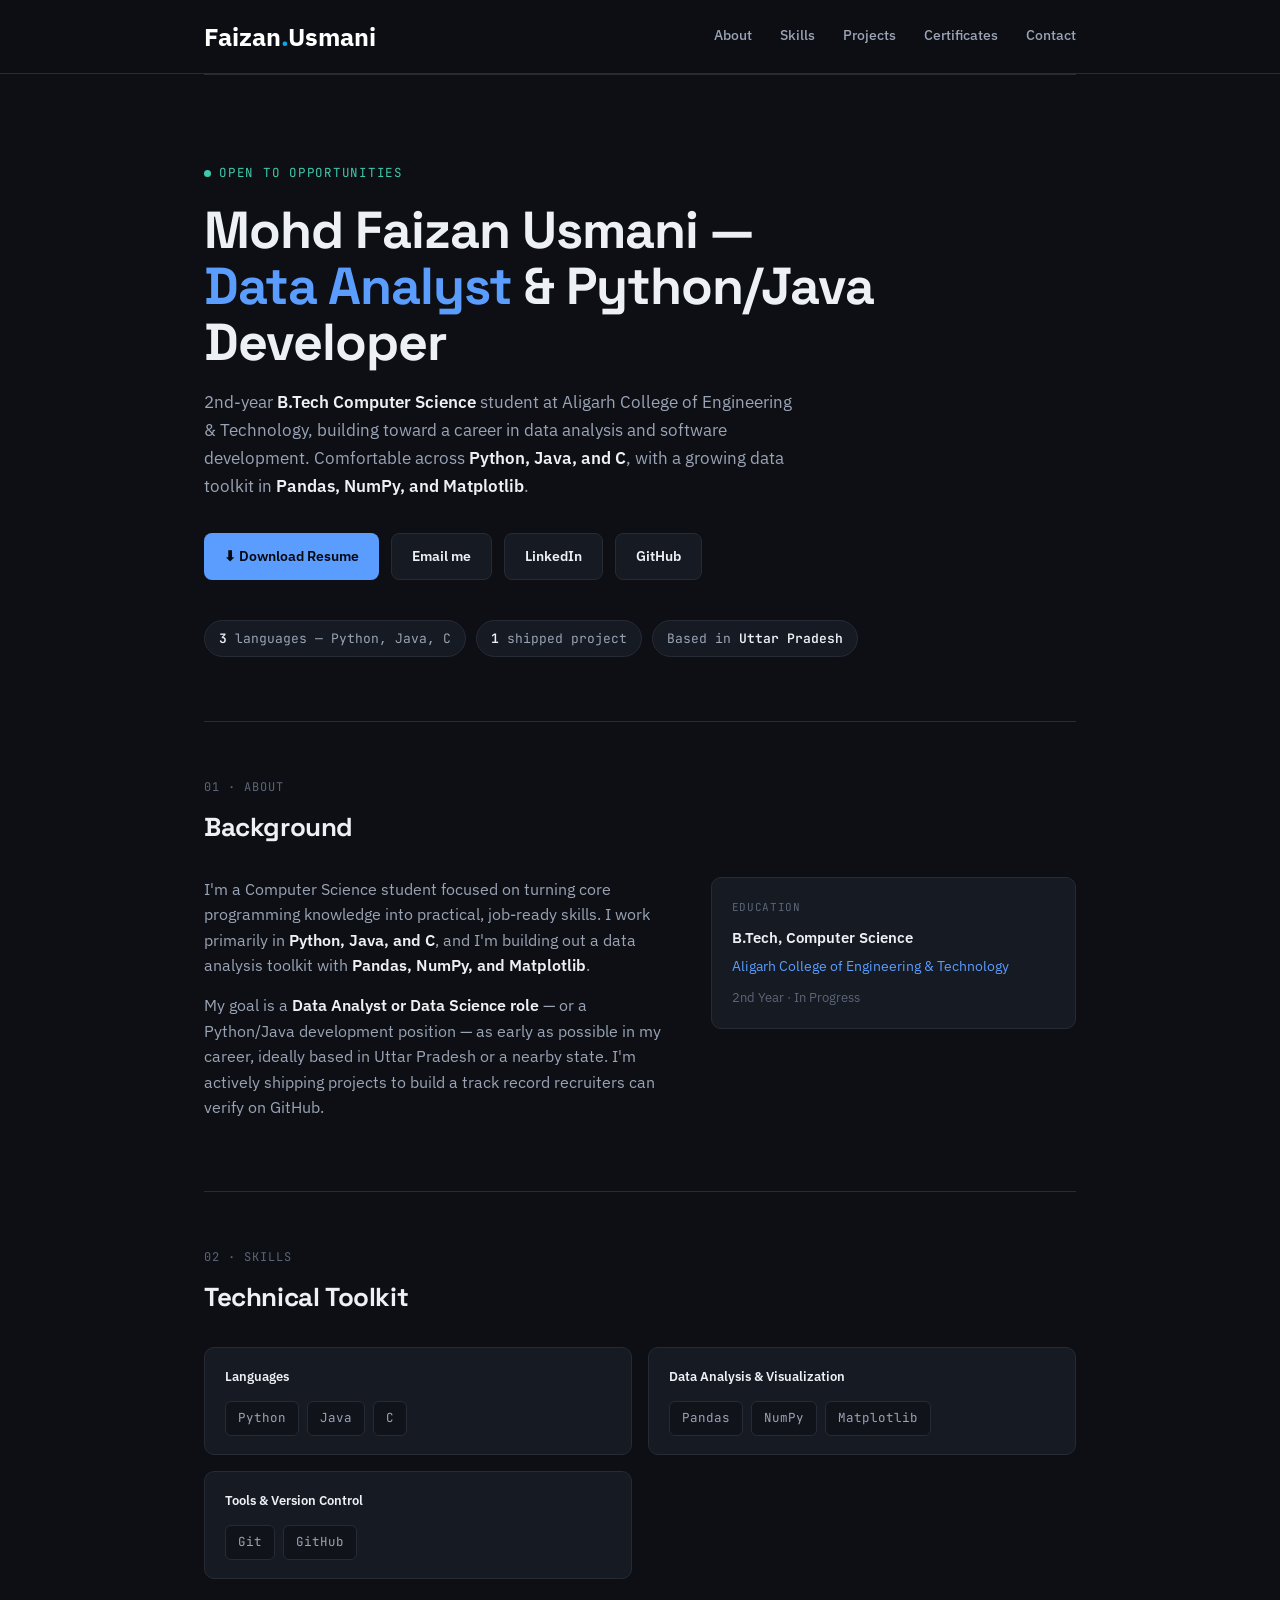
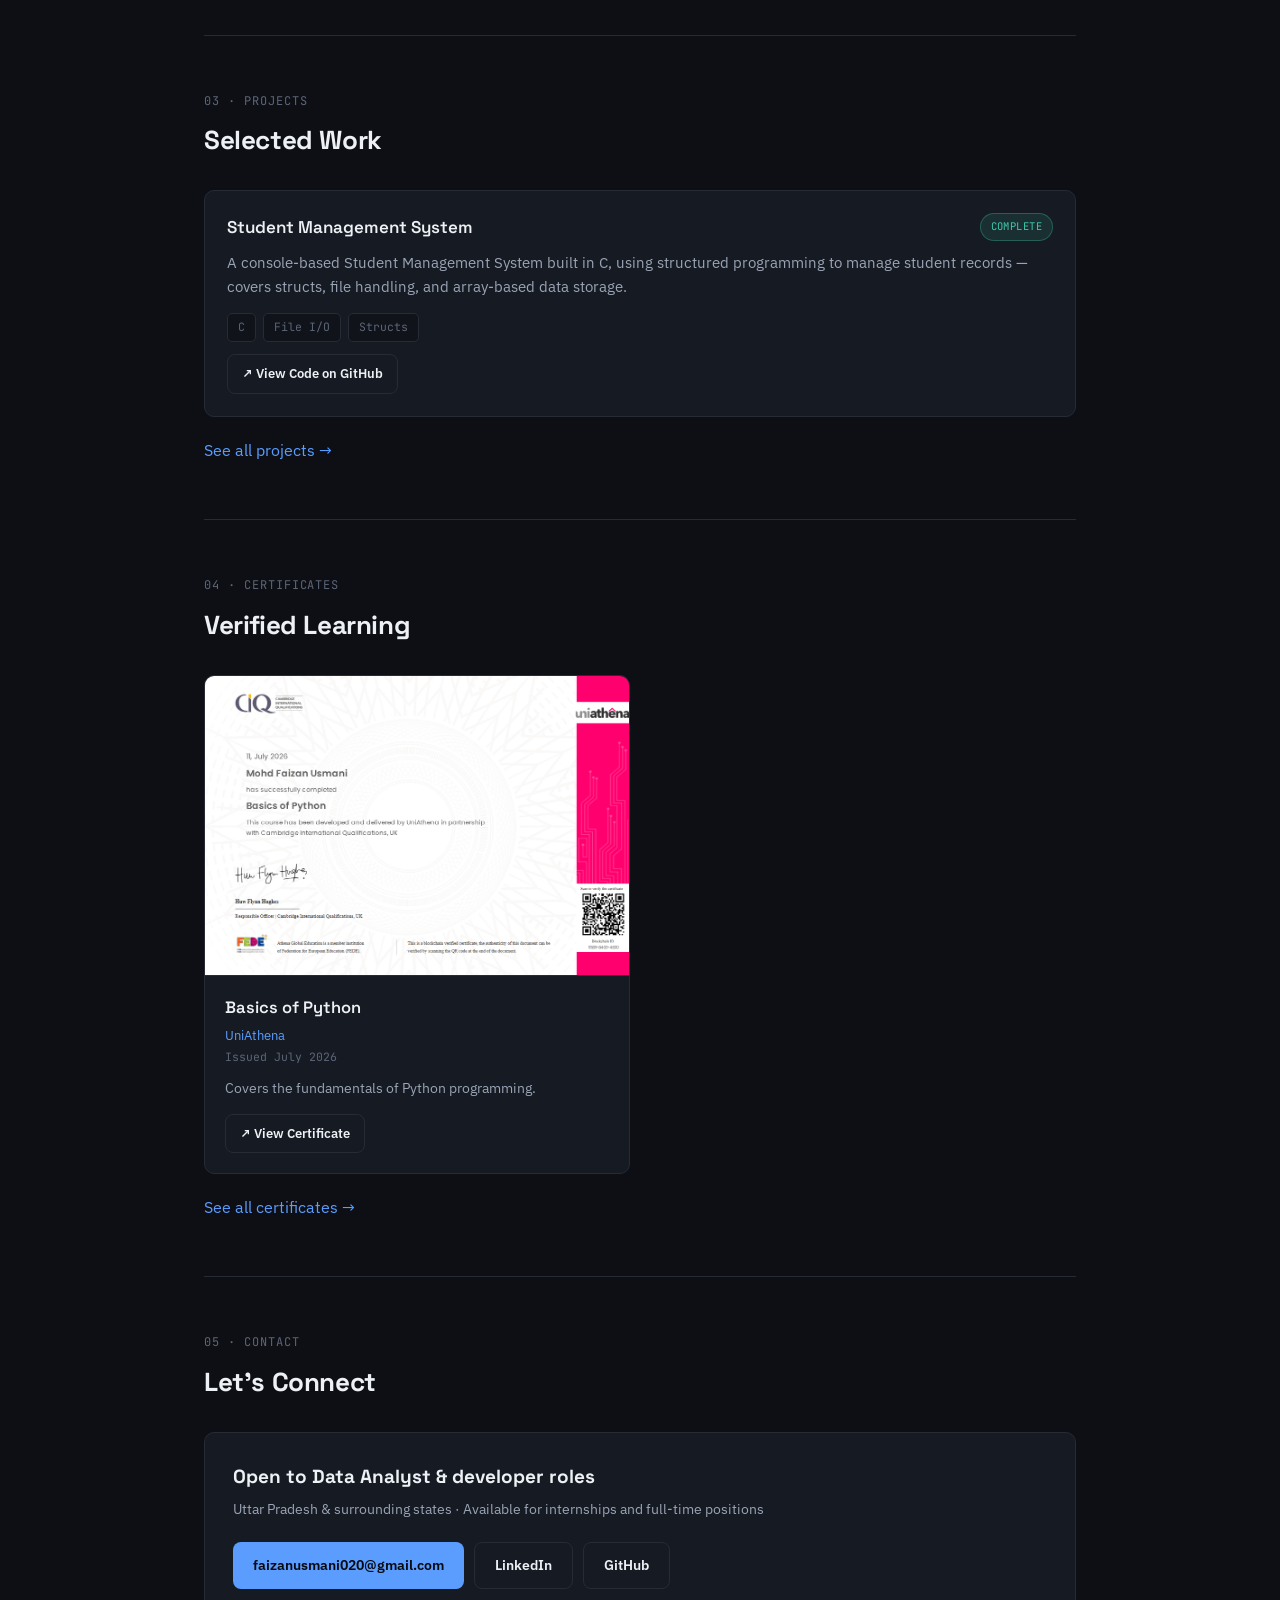
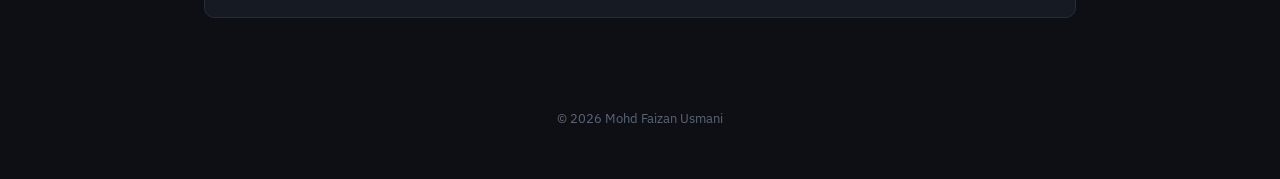
==== index.html @ 4eb00509 "fresh 1" ====
<!DOCTYPE html>
<html lang="en">
<head>
<meta charset="UTF-8">
<meta name="viewport" content="width=device-width, initial-scale=1.0">
<title>Mohd Faizan Usmani — Data Analyst / Python & Java Developer</title>
<link rel="icon" type="image/svg+xml" href="favicon.svg">
<link rel="preconnect" href="https://fonts.googleapis.com">
<link href="https://fonts.googleapis.com/css2?family=Space+Grotesk:wght@500;600;700&family=IBM+Plex+Sans:wght@400;500;600&family=JetBrains+Mono:wght@500;600&display=swap" rel="stylesheet">
<link rel="stylesheet" href="css/index.css">
<link rel="stylesheet" href="css/certificate.css">
</head>
<body>

<div id="site-header"></div>

<main class="wrap">

  <section class="hero">
    <div class="eyebrow hero-anim">Open to opportunities</div>
    <h1 class="hero-anim">Mohd Faizan Usmani —<br><span class="accent">Data Analyst</span> &amp; Python/Java Developer</h1>
    <p class="hero-sub hero-anim">2nd-year <strong>B.Tech Computer Science</strong> student at Aligarh College of Engineering &amp; Technology, building toward a career in data analysis and software development. Comfortable across <strong>Python, Java, and C</strong>, with a growing data toolkit in <strong>Pandas, NumPy, and Matplotlib</strong>.</p>
    <div class="hero-actions hero-anim">
      <a class="btn btn-primary" href="Faizan_Usmani_Resume.pdf" download>⬇ Download Resume</a>
      <a class="btn btn-secondary" href="mailto:faizanusmani020@gmail.com">Email me</a>
      <a class="btn btn-secondary" href="https://in.linkedin.com/in/faizanusm" target="_blank" rel="noopener">LinkedIn</a>
      <a class="btn btn-secondary" href="https://github.com/faizanusmani20" target="_blank" rel="noopener">GitHub</a>
    </div>
    <div class="stat-strip hero-anim">
      <span class="stat-pill"><b>3</b> languages — Python, Java, C</span>
      <span class="stat-pill"><b>1</b> shipped project</span>
      <span class="stat-pill">Based in <b>Uttar Pradesh</b></span>
    </div>
  </section>

  <section id="about" class="reveal">
    <div class="section-head">
      <div class="section-eyebrow">01 · About</div>
      <h2 class="section-title">Background</h2>
    </div>
    <div class="about-grid">
      <div class="about-body">
        <p>I'm a Computer Science student focused on turning core programming knowledge into practical, job-ready skills. I work primarily in <strong>Python, Java, and C</strong>, and I'm building out a data analysis toolkit with <strong>Pandas, NumPy, and Matplotlib</strong>.</p>
        <p>My goal is a <strong>Data Analyst or Data Science role</strong> — or a Python/Java development position — as early as possible in my career, ideally based in Uttar Pradesh or a nearby state. I'm actively shipping projects to build a track record recruiters can verify on GitHub.</p>
      </div>
      <div class="edu-card">
        <div class="eyebrow2">Education</div>
        <div class="degree">B.Tech, Computer Science</div>
        <div class="school">Aligarh College of Engineering &amp; Technology</div>
        <div class="meta">2nd Year · In Progress</div>
      </div>
    </div>
  </section>

  <section id="skills" class="reveal">
    <div class="section-head">
      <div class="section-eyebrow">02 · Skills</div>
      <h2 class="section-title">Technical Toolkit</h2>
    </div>
    <div class="skill-groups">
      <div class="skill-group stagger">
        <div class="label">Languages</div>
        <div class="pill-row">
          <span class="pill">Python</span>
          <span class="pill">Java</span>
          <span class="pill">C</span>
          
        </div>
      </div>
      <div class="skill-group stagger">
        <div class="label">Data Analysis &amp; Visualization</div>
        <div class="pill-row">
          <span class="pill">Pandas</span>
          <span class="pill">NumPy</span>
          <span class="pill">Matplotlib</span>
        </div>
      </div>
      <div class="skill-group stagger">
        <div class="label">Tools &amp; Version Control</div>
        <div class="pill-row">
          <span class="pill">Git</span>
          <span class="pill">GitHub</span>
        </div>
      </div>
    </div>
  </section>

  <section id="projects" class="reveal">
    <div class="section-head">
      <div class="section-eyebrow">03 · Projects</div>
      <h2 class="section-title">Selected Work</h2>
    </div>
    <div class="proj-grid">
      <div class="proj-card stagger">
        <div class="proj-top">
          <div class="proj-name">Student Management System</div>
          <span class="status-badge status-live">Complete</span>
        </div>
        <div class="proj-desc">A console-based Student Management System built in C, using structured programming to manage student records — covers structs, file handling, and array-based data storage.</div>
        <div class="tech-tags"><span class="tech-tag">C</span><span class="tech-tag">File I/O</span><span class="tech-tag">Structs</span></div>
        <a class="btn btn-secondary" style="font-size:13px;padding:8px 14px;" href="https://github.com/faizanusmani20" target="_blank" rel="noopener">↗ View Code on GitHub</a>
      </div>
    </div>
    <p style="margin-top:20px;"><a href="projects.html">See all projects →</a></p>
  </section>

  <section id="certificates" class="reveal">
    <div class="section-head">
      <div class="section-eyebrow">04 · Certificates</div>
      <h2 class="section-title">Verified Learning</h2>
    </div>
    <div class="cert-grid">
      <div class="cert-card stagger">
        <div class="cert-img-wrap">
          <img src="images/certificates/Basics of Python.png" alt="Basics of Python certificate">
        </div>
        <div class="cert-body">
          <div class="cert-name">Basics of Python</div>
          <div class="cert-issuer">UniAthena</div>
          <div class="cert-date">Issued July 2026</div>
          <div class="cert-desc">Covers the fundamentals of Python programming.</div>
          <div class="cert-actions">
            <a class="btn btn-secondary" style="font-size:13px;padding:8px 14px;" href="images/certificates/Basics of Python.svg" target="_blank" rel="noopener">↗ View Certificate</a>
          </div>
        </div>
      </div>
    </div>
    <p style="margin-top:20px;"><a href="certificate.html">See all certificates →</a></p>
  </section>

  <section id="contact" class="reveal">
    <div class="section-head">
      <div class="section-eyebrow">05 · Contact</div>
      <h2 class="section-title">Let's Connect</h2>
    </div>
    <div class="contact-card">
      <div class="contact-text">
        <h3>Open to Data Analyst &amp; developer roles</h3>
        <p>Uttar Pradesh &amp; surrounding states · Available for internships and full-time positions</p>
      </div>
      <div class="contact-links">
        <a class="btn btn-primary" href="mailto:faizanusmani020@gmail.com">faizanusmani020@gmail.com</a>
        <a class="btn btn-secondary" href="https://in.linkedin.com/in/faizanusm" target="_blank" rel="noopener">LinkedIn</a>
        <a class="btn btn-secondary" href="https://github.com/faizanusmani20" target="_blank" rel="noopener">GitHub</a>
      </div>
    </div>
  </section>

</main>

<footer>© 2026 Mohd Faizan Usmani</footer>

<script src="common.js"></script>
<script>
  const revealEls = document.querySelectorAll('.reveal, .stagger');
  const io = new IntersectionObserver((entries) => {
    entries.forEach(entry => {
      if(entry.isIntersecting){
        entry.target.classList.add('in-view');
        io.unobserve(entry.target);
      }
    });
  }, { threshold: 0.15, rootMargin: '0px 0px -40px 0px' });
  revealEls.forEach(el => io.observe(el));
</script>
</body>
</html>
---- css/index.css ----
:root{
    --bg: #0d0f14;
    --bg-alt: #10131a;
    --card: #161a22;
    --card-hover: #1b202b;
    --border: #262b36;
    --text: #edf0f4;
    --text-dim: #9aa4b5;
    --text-faint: #5c6577;
    --blue: #5b9dff;
    --teal: #3fc9ac;
    --amber: #e2a94a;
    --sans: 'IBM Plex Sans', sans-serif;
    --display: 'Space Grotesk', sans-serif;
    --mono: 'JetBrains Mono', monospace;
  }
  *{ margin:0; padding:0; box-sizing:border-box; }
  html{ scroll-behavior:smooth; }
  body{ background:var(--bg); color:var(--text); font-family:var(--sans); line-height:1.65; font-size:16px; }
  @media (prefers-reduced-motion: reduce){
    *{ animation-duration:0.01ms !important; animation-iteration-count:1 !important; transition-duration:0.01ms !important; scroll-behavior:auto !important; }
    .reveal{ opacity:1 !important; transform:none !important; }
  }
  a{ color:var(--blue); text-decoration:none; }
  a:hover{ text-decoration:underline; }
  a:focus-visible, button:focus-visible{ outline:2px solid var(--blue); outline-offset:3px; }
  ::selection{ background: var(--blue); color:#06070a; }
  .wrap{ max-width:920px; margin:0 auto; padding:0 24px; }
  .reveal{ opacity:0; transform:translateY(16px); transition:opacity .6s ease, transform .6s ease; }
  .reveal.in-view{ opacity:1; transform:translateY(0); }

  @keyframes fadeSlideUp{
    from{ opacity:0; transform:translateY(28px); }
    to{ opacity:1; transform:translateY(0); }
  }
  .hero-anim{ opacity:0; animation:fadeSlideUp .8s cubic-bezier(.16,1,.3,1) forwards; }
  .hero .eyebrow.hero-anim{ animation-delay:.05s; }
  .hero h1.hero-anim{ animation-delay:.15s; }
  .hero-sub.hero-anim{ animation-delay:.3s; }
  .hero-actions.hero-anim{ animation-delay:.45s; }
  .stat-strip.hero-anim{ animation-delay:.6s; }

  .stagger{ opacity:0; transform:translateY(22px); transition:opacity .55s cubic-bezier(.16,1,.3,1), transform .55s cubic-bezier(.16,1,.3,1); }
  .stagger.in-view{ opacity:1; transform:translateY(0); }
  .stagger:nth-child(1){ transition-delay:0ms; }
  .stagger:nth-child(2){ transition-delay:90ms; }
  .stagger:nth-child(3){ transition-delay:180ms; }
  .stagger:nth-child(4){ transition-delay:270ms; }

  /* Nav */
  header.topbar{ position:sticky; top:0; z-index:50; background:rgba(13,15,20,0.9); backdrop-filter:blur(8px); border-bottom:1px solid var(--border); }
  .topbar-inner{ max-width:920px; margin:0 auto; padding:16px 24px; display:flex; align-items:center; justify-content:space-between; }
  
  /* .logo{ font-family:var(--display); font-weight:700; font-size:20px; color:var(--text); letter-spacing:-0.2px;text-decoration: none; }
  .logo span{ color:var(--blue); }  */


 .logo {
    position: relative;
    display: inline-block;
    text-decoration: none !important;
    color: #fff;
    font-size:25px;
    font-weight: 700;
    transition: color .3s ease, transform .3s ease;
}

.logo span {
    color: #00abf0;
}

.logo::after {
    content: "";
    position: absolute;
    left: 0;
    bottom: -5px;
    width: 0;
    height: 2px;
    background: #5b9dff;
    transition: width .3s ease;
}

/* .logo:hover {
    color: #00abf0;
    transform: translateY(-2px);
} */

.logo:hover::after {
    width: 100%;
} 

  
  nav.topnav{ display:flex; gap:28px; }
  nav.topnav a{ color:var(--text-dim); font-size:14px; font-weight:500; position:relative; padding-bottom:2px; }
  nav.topnav a:hover{ color:var(--text); text-decoration:none; }
  nav.topnav a.active{ color:var(--text); }
  nav.topnav a.active::after{ width:100%; }
  nav.topnav a::after{ content:''; position:absolute; left:0; bottom:-2px; width:0; height:1.5px; background:var(--blue); transition:width .25s ease; }
  nav.topnav a:hover::after{ width:100%; }

  /* Mobile hamburger */
  .nav-toggle{ display:none; flex-direction:column; justify-content:center; gap:5px; width:34px; height:34px; background:none; border:none; cursor:pointer; padding:0; }
  .nav-toggle span{ display:block; width:100%; height:2px; background:var(--text-dim); border-radius:2px; transition:transform .25s ease, opacity .25s ease; }
  .nav-toggle.open span:nth-child(1){ transform:translateY(7px) rotate(45deg); }
  .nav-toggle.open span:nth-child(2){ opacity:0; }
  .nav-toggle.open span:nth-child(3){ transform:translateY(-7px) rotate(-45deg); }

  @media (max-width:640px){
    .topbar-inner{ position:relative; }
    .nav-toggle{ display:flex; }
    nav.topnav{
      display:flex;
      flex-direction:column;
      position:absolute;
      top:100%;
      left:0;
      right:0;
      background:var(--bg-alt);
      border-bottom:1px solid var(--border);
      padding:0 24px;
      gap:2px;
      max-height:0;
      overflow:hidden;
      transition:max-height .3s ease, padding .3s ease;
    }
    nav.topnav.open{
      max-height:280px;
      padding:12px 24px 18px;
    }
    nav.topnav a{ padding:10px 0; font-size:15px; }
  }

  /* Hero */
  .hero{ padding:88px 0 64px; }
  .eyebrow{ font-family:var(--mono); font-size:12.5px; color:var(--teal); letter-spacing:0.06em; text-transform:uppercase; margin-bottom:18px; display:flex; align-items:center; gap:8px; }
  .eyebrow::before{ content:''; width:7px; height:7px; border-radius:50%; background:var(--teal); display:inline-block; }
  .hero h1{ font-family:var(--display); font-weight:700; font-size:clamp(34px,6vw,52px); letter-spacing:-1px; line-height:1.08; margin-bottom:18px; }
  .hero h1 .accent{ color:var(--blue); }
  .hero-sub{ color:var(--text-dim); font-size:17px; max-width:600px; margin-bottom:32px; }
  .hero-sub strong{ color:var(--text); font-weight:600; }
  .hero-actions{ display:flex; flex-wrap:wrap; gap:12px; }
  .btn{ font-family:var(--sans); font-size:14px; font-weight:600; padding:11px 20px; border-radius:8px; display:inline-flex; align-items:center; gap:8px; transition:all .15s ease; }
  .btn-primary{ background:var(--blue); color:#06090f; }
  .btn-primary:hover{ background:#78b0ff; text-decoration:none; }
  .btn-secondary{ background:var(--card); color:var(--text); border:1px solid var(--border); }
  .btn-secondary:hover{ border-color:var(--blue); color:var(--blue); text-decoration:none; }

  .stat-strip{ display:flex; flex-wrap:wrap; gap:10px; margin-top:40px; }
  .stat-pill{ font-family:var(--mono); font-size:13px; color:var(--text-dim); background:var(--card); border:1px solid var(--border); padding:7px 14px; border-radius:20px; }
  .stat-pill b{ color:var(--text); font-weight:600; }

  /* Sections */
  section{ padding:56px 0; border-top:1px solid var(--border); }
  .section-head{ margin-bottom:28px; }
  .section-eyebrow{ font-family:var(--mono); font-size:12px; color:var(--text-faint); text-transform:uppercase; letter-spacing:0.08em; margin-bottom:8px; }
  h2.section-title{ font-family:var(--display); font-size:26px; font-weight:700; letter-spacing:-0.4px; }

  /* About */
  .about-grid{ display:grid; grid-template-columns: 1.3fr 1fr; gap:32px; align-items:start; }
  @media (max-width:700px){ .about-grid{ grid-template-columns:1fr; } }
  .about-body{ color:var(--text-dim); font-size:15.5px; }
  .about-body p{ margin-bottom:14px; }
  .about-body strong{ color:var(--text); font-weight:600; }
  .edu-card{ border:1px solid var(--border); border-radius:10px; padding:20px; background:var(--card); }
  .edu-card .eyebrow2{ font-family:var(--mono); font-size:11px; color:var(--text-faint); text-transform:uppercase; letter-spacing:0.06em; margin-bottom:10px; }
  .edu-card .degree{ font-weight:600; font-size:15px; margin-bottom:4px; }
  .edu-card .school{ color:var(--blue); font-size:13.5px; margin-bottom:10px; }
  .edu-card .meta{ color:var(--text-faint); font-size:13px; }

  /* Skills */
  .skill-groups{ display:grid; grid-template-columns:repeat(2,1fr); gap:16px; }
  @media (max-width:640px){ .skill-groups{ grid-template-columns:1fr; } }
  .skill-group{ border:1px solid var(--border); border-radius:10px; padding:18px 20px; background:var(--card); }
  .skill-group .label{ font-size:13px; font-weight:600; color:var(--text); margin-bottom:14px; }
  .pill-row{ display:flex; flex-wrap:wrap; gap:8px; }
  .pill{ font-family:var(--mono); font-size:12.5px; color:var(--text-dim); background:var(--bg-alt); border:1px solid var(--border); padding:6px 12px; border-radius:6px; }

  /* Projects */
  .proj-grid{ display:grid; grid-template-columns:1fr; gap:16px; }
  .proj-card{ border:1px solid var(--border); border-radius:10px; padding:22px; background:var(--card); transition:border-color .15s ease, transform .15s ease; }
  .proj-card:hover{ border-color:#39424f; transform:translateY(-2px); }
  .proj-top{ display:flex; justify-content:space-between; align-items:flex-start; gap:14px; margin-bottom:10px; }
  .proj-name{ font-family:var(--display); font-weight:600; font-size:17px; }
  .status-badge{ font-family:var(--mono); font-size:10.5px; padding:4px 10px; border-radius:20px; white-space:nowrap; text-transform:uppercase; letter-spacing:0.04em; }
  .status-live{ background:rgba(63,201,172,0.12); color:var(--teal); border:1px solid rgba(63,201,172,0.3); }
  .status-progress{ background:rgba(226,169,74,0.12); color:var(--amber); border:1px solid rgba(226,169,74,0.3); }
  .proj-desc{ color:var(--text-dim); font-size:14.5px; margin-bottom:14px; }
  .tech-tags{ display:flex; flex-wrap:wrap; gap:7px; margin-bottom:12px; }
  .tech-tag{ font-family:var(--mono); font-size:11.5px; color:var(--text-faint); background:var(--bg-alt); padding:4px 10px; border-radius:5px; border:1px solid var(--border); }
  .proj-link{ font-size:13.5px; font-weight:600; }
  .proj-note{ margin-top:20px; font-size:13.5px; color:var(--text-faint); border-left:2px solid var(--border); padding-left:14px; }

  /* Contact */
  .contact-card{ border:1px solid var(--border); border-radius:10px; background:var(--card); padding:28px; display:flex; flex-wrap:wrap; justify-content:space-between; align-items:center; gap:20px; }
  .contact-text h3{ font-family:var(--display); font-size:19px; margin-bottom:6px; }
  .contact-text p{ color:var(--text-dim); font-size:14px; }
  .contact-links{ display:flex; flex-wrap:wrap; gap:10px; }

  footer{ padding:34px 0 50px; text-align:center; font-size:13px; color:var(--text-faint); }
---- css/certificate.css ----
/* Certificate Grid */
.cert-grid{
    display:grid;
    grid-template-columns:repeat(2,1fr);
    gap:20px;
}
@media (max-width:700px){
    .cert-grid{ grid-template-columns:1fr; }
}

.cert-card{
    border:1px solid var(--border);
    border-radius:10px;
    background:var(--card);
    overflow:hidden;
    transition:border-color .15s ease, transform .15s ease;
}
.cert-card:hover{
    border-color:#39424f;
    transform:translateY(-2px);
}

.cert-img-wrap{
    width:100%;
    aspect-ratio: 4 / 2.83;
    background:var(--bg-alt);
    border-bottom:1px solid var(--border);
    overflow:hidden;
}
.cert-img-wrap img{
    width:100%;
    height:100%;
    object-fit:cover;
    display:block;
}

.cert-body{
    padding:18px 20px 20px;
}

.cert-name{
    font-family:var(--display);
    font-weight:600;
    font-size:16.5px;
    margin-bottom:4px;
}

.cert-issuer{
    color:var(--blue);
    font-size:13px;
    margin-bottom:2px;
}

.cert-date{
    font-family:var(--mono);
    font-size:11.5px;
    color:var(--text-faint);
    margin-bottom:10px;
}

.cert-desc{
    color:var(--text-dim);
    font-size:13.5px;
    margin-bottom:14px;
}

.cert-actions{
    display:flex;
    gap:10px;
    flex-wrap:wrap;
}

.empty-state{
    border:1px dashed var(--border);
    border-radius:10px;
    padding:40px 20px;
    text-align:center;
    color:var(--text-faint);
    font-size:14px;
}
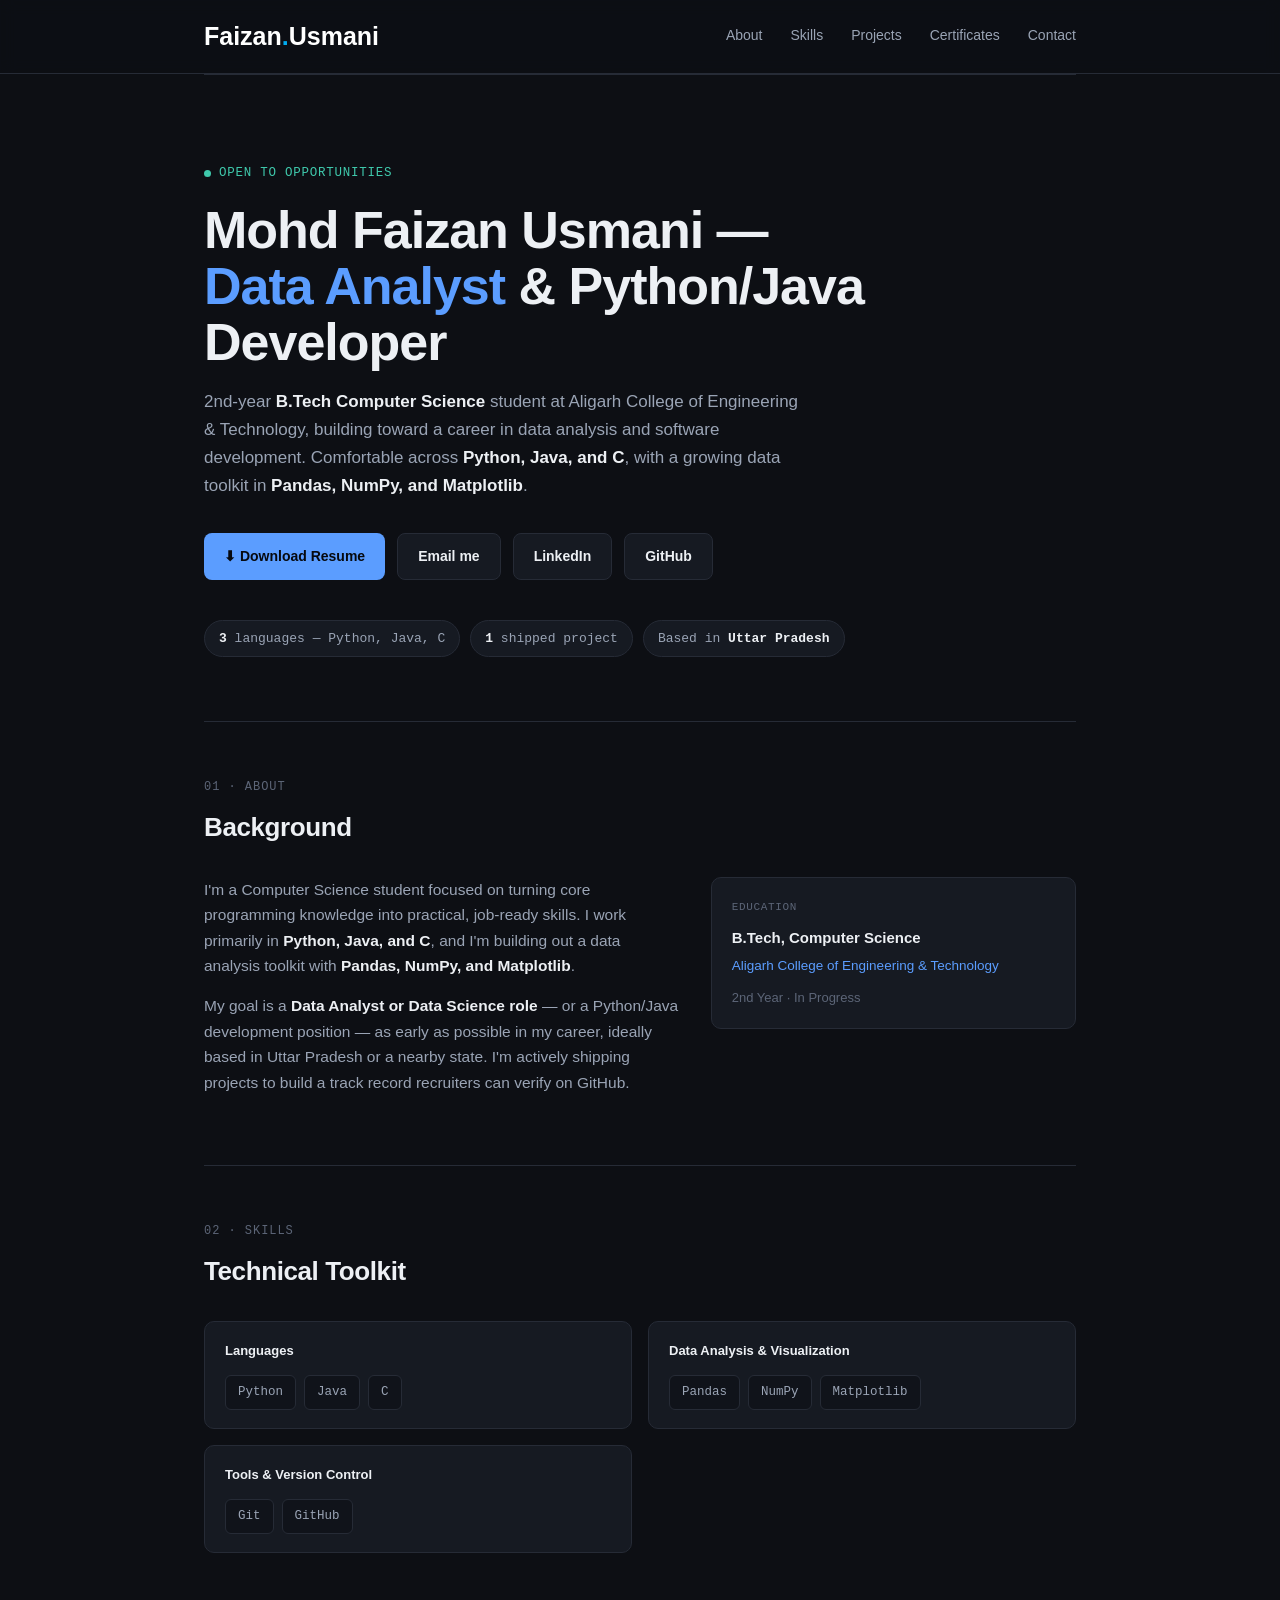
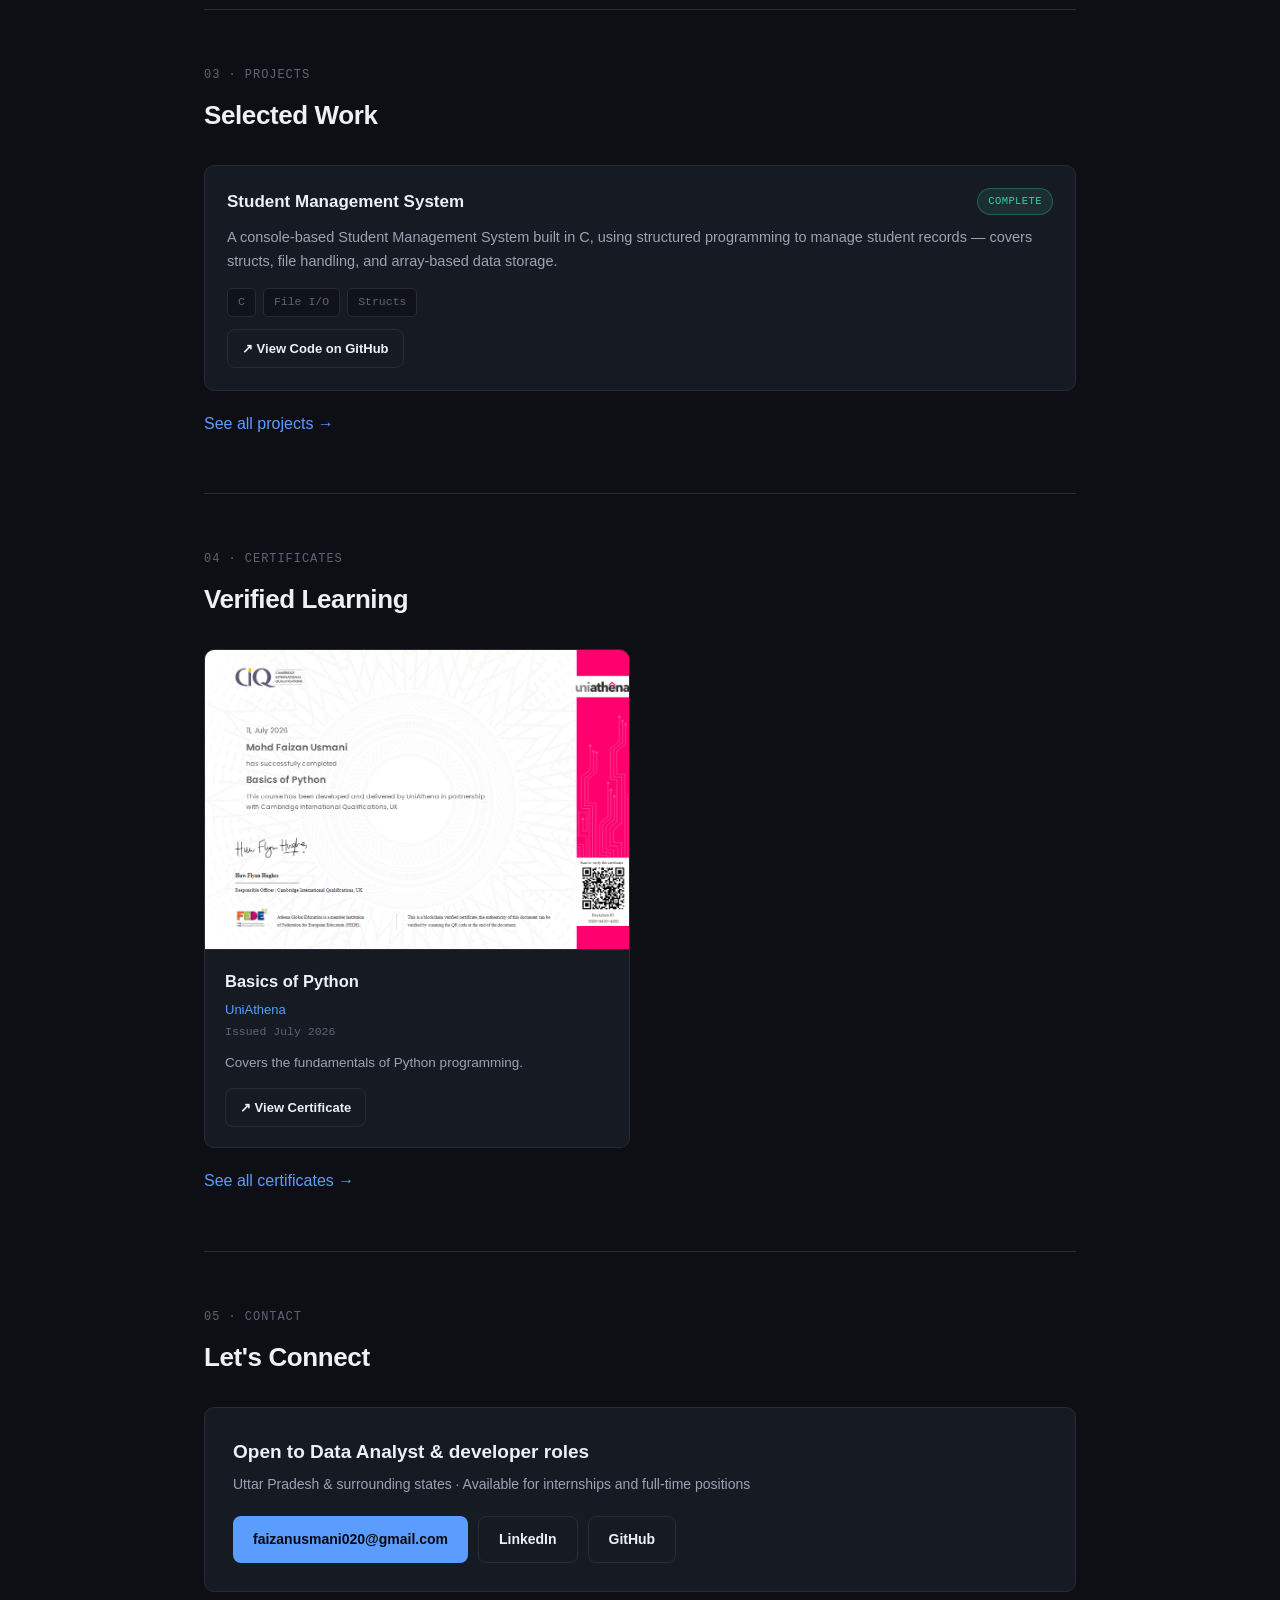
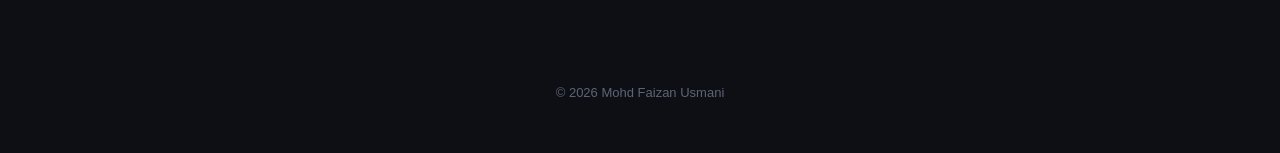
==== commit d0012b97: "minor refactoring" ====
--- a/index.html
+++ b/index.html
@@ -5,9 +5,9 @@
 <meta name="viewport" content="width=device-width, initial-scale=1.0">
 <title>Mohd Faizan Usmani — Data Analyst / Python & Java Developer</title>
 <link rel="icon" type="image/svg+xml" href="favicon.svg">
-<link rel="preconnect" href="https://fonts.googleapis.com">
-<link href="https://fonts.googleapis.com/css2?family=Space+Grotesk:wght@500;600;700&family=IBM+Plex+Sans:wght@400;500;600&family=JetBrains+Mono:wght@500;600&display=swap" rel="stylesheet">
+<link rel="stylesheet" href="css/common.css">
 <link rel="stylesheet" href="css/index.css">
+<link rel="stylesheet" href="css/index2.css">
 <link rel="stylesheet" href="css/certificate.css">
 </head>
 <body>
@@ -64,7 +64,7 @@
           <span class="pill">Python</span>
           <span class="pill">Java</span>
           <span class="pill">C</span>
-          
+
         </div>
       </div>
       <div class="skill-group stagger">
--- a/css/common.css
+++ b/css/common.css
@@ -0,0 +1,144 @@
+                                          /* code from to line 103 is for the nav-bar and all the header section */
+
+
+
+  :root{
+    --bg: #0d0f14;
+    --bg-alt: #10131a;
+    --card: #161a22;
+    --card-hover: #1b202b;
+    --border: #262b36;
+    --text: #edf0f4;
+    --text-dim: #9aa4b5;
+    --text-faint: #5c6577;
+    --blue: #5b9dff;
+    --teal: #3fc9ac;
+    --amber: #e2a94a;
+    --sans: 'IBM Plex Sans', sans-serif;
+    --display: 'Space Grotesk', sans-serif;
+    --mono: 'JetBrains Mono', monospace;
+  }
+
+  /* Nav */
+  header.topbar{ position:sticky; top:0; z-index:50; background:rgba(13,15,20,0.9); backdrop-filter:blur(8px); border-bottom:1px solid var(--border); }
+  .topbar-inner{ max-width:920px; margin:0 auto; padding:16px 24px; display:flex; align-items:center; justify-content:space-between; }
+  
+  /* .logo{ font-family:var(--display); font-weight:700; font-size:20px; color:var(--text); letter-spacing:-0.2px;text-decoration: none; }
+  .logo span{ color:var(--blue); }  */
+
+
+ .logo {
+    position: relative;
+    display: inline-block;
+    text-decoration: none !important;
+    color: #fff;
+    font-size:25px;
+    font-weight: 700;
+    transition: color .3s ease, transform .3s ease;
+}
+
+.logo span {
+    color: #00abf0;
+}
+
+.logo::after {
+    content: "";
+    position: absolute;
+    left: 0;
+    bottom: -5px;
+    width: 0;
+    height: 2px;
+    background: #5b9dff;
+    transition: width .3s ease;
+}
+
+/* .logo:hover {
+    color: #00abf0;
+    transform: translateY(-2px);
+} */
+
+.logo:hover::after {
+    width: 100%;
+} 
+
+  
+  nav.topnav{ display:flex; gap:28px; }
+  nav.topnav a{ color:var(--text-dim); font-size:14px; font-weight:500; position:relative; padding-bottom:2px; }
+  nav.topnav a:hover{ color:var(--text); text-decoration:none; }
+  nav.topnav a.active{ color:var(--text); }
+  nav.topnav a.active::after{ width:100%; }
+  nav.topnav a::after{ content:''; position:absolute; left:0; bottom:-2px; width:0; height:1.5px; background:var(--blue); transition:width .25s ease; }
+  nav.topnav a:hover::after{ width:100%; }
+
+  /* Mobile hamburger */
+  .nav-toggle{ display:none; flex-direction:column; justify-content:center; gap:5px; width:34px; height:34px; background:none; border:none; cursor:pointer; padding:0; }
+  .nav-toggle span{ display:block; width:100%; height:2px; background:var(--text-dim); border-radius:2px; transition:transform .25s ease, opacity .25s ease; }
+  .nav-toggle.open span:nth-child(1){ transform:translateY(7px) rotate(45deg); }
+  .nav-toggle.open span:nth-child(2){ opacity:0; }
+  .nav-toggle.open span:nth-child(3){ transform:translateY(-7px) rotate(-45deg); }
+
+  @media (max-width:640px){
+    .topbar-inner{ position:relative; }
+    .nav-toggle{ display:flex; }
+    nav.topnav{
+      display:flex;
+      flex-direction:column;
+      position:absolute;
+      top:100%;
+      left:0;
+      right:0;
+      background:var(--bg-alt);
+      border-bottom:1px solid var(--border);
+      padding:0 24px;
+      gap:2px;
+      max-height:0;
+      overflow:hidden;
+      transition:max-height .3s ease, padding .3s ease;
+    }
+    nav.topnav.open{
+      max-height:280px;
+      padding:12px 24px 18px;
+    }
+    nav.topnav a{ padding:10px 0; font-size:15px; }
+  }
+
+
+
+
+                                                             /* This css section for Page transition Animation */
+
+
+
+@view-transition {
+  navigation: auto;
+}
+
+::view-transition-group(page-content){
+  animation-duration: 1s;
+  animation-timing-function: ease;
+}
+
+::view-transition-old(page-content){
+  animation-name: slide-out;
+}
+
+::view-transition-new(page-content){
+  animation-name: slide-in;
+}
+
+main {
+  view-transition-name: page-content;
+
+}
+
+@keyframes slide-out {
+  to {
+    translate: -100vw;
+  }
+}
+
+@keyframes slide-in {
+  from {
+    translate: 100vw;
+  }
+}
--- a/css/index.css
+++ b/css/index.css
@@ -1,199 +1,67 @@
-:root{
-    --bg: #0d0f14;
-    --bg-alt: #10131a;
-    --card: #161a22;
-    --card-hover: #1b202b;
-    --border: #262b36;
-    --text: #edf0f4;
-    --text-dim: #9aa4b5;
-    --text-faint: #5c6577;
-    --blue: #5b9dff;
-    --teal: #3fc9ac;
-    --amber: #e2a94a;
-    --sans: 'IBM Plex Sans', sans-serif;
-    --display: 'Space Grotesk', sans-serif;
-    --mono: 'JetBrains Mono', monospace;
-  }
-  *{ margin:0; padding:0; box-sizing:border-box; }
-  html{ scroll-behavior:smooth; }
-  body{ background:var(--bg); color:var(--text); font-family:var(--sans); line-height:1.65; font-size:16px; }
-  @media (prefers-reduced-motion: reduce){
-    *{ animation-duration:0.01ms !important; animation-iteration-count:1 !important; transition-duration:0.01ms !important; scroll-behavior:auto !important; }
-    .reveal{ opacity:1 !important; transform:none !important; }
-  }
-  a{ color:var(--blue); text-decoration:none; }
-  a:hover{ text-decoration:underline; }
-  a:focus-visible, button:focus-visible{ outline:2px solid var(--blue); outline-offset:3px; }
-  ::selection{ background: var(--blue); color:#06070a; }
-  .wrap{ max-width:920px; margin:0 auto; padding:0 24px; }
-  .reveal{ opacity:0; transform:translateY(16px); transition:opacity .6s ease, transform .6s ease; }
-  .reveal.in-view{ opacity:1; transform:translateY(0); }
+/* Hero */
+.hero{ padding:88px 0 64px; }
+.eyebrow{ font-family:var(--mono); font-size:12.5px; color:var(--teal); letter-spacing:0.06em; text-transform:uppercase; margin-bottom:18px; display:flex; align-items:center; gap:8px; }
+.eyebrow::before{ content:''; width:7px; height:7px; border-radius:50%; background:var(--teal); display:inline-block; }
+.hero h1{ font-family:var(--display); font-weight:700; font-size:clamp(34px,6vw,52px); letter-spacing:-1px; line-height:1.08; margin-bottom:18px; }
+.hero h1 .accent{ color:var(--blue); }
+.hero-sub{ color:var(--text-dim); font-size:17px; max-width:600px; margin-bottom:32px; }
+.hero-sub strong{ color:var(--text); font-weight:600; }
+.hero-actions{ display:flex; flex-wrap:wrap; gap:12px; }
+.btn{ font-family:var(--sans); font-size:14px; font-weight:600; padding:11px 20px; border-radius:8px; display:inline-flex; align-items:center; gap:8px; transition:all .15s ease; }
+.btn-primary{ background:var(--blue); color:#06090f; }
+.btn-primary:hover{ background:#78b0ff; text-decoration:none; }
+.btn-secondary{ background:var(--card); color:var(--text); border:1px solid var(--border); }
+.btn-secondary:hover{ border-color:var(--blue); color:var(--blue); text-decoration:none; }
 
-  @keyframes fadeSlideUp{
-    from{ opacity:0; transform:translateY(28px); }
-    to{ opacity:1; transform:translateY(0); }
-  }
-  .hero-anim{ opacity:0; animation:fadeSlideUp .8s cubic-bezier(.16,1,.3,1) forwards; }
-  .hero .eyebrow.hero-anim{ animation-delay:.05s; }
-  .hero h1.hero-anim{ animation-delay:.15s; }
-  .hero-sub.hero-anim{ animation-delay:.3s; }
-  .hero-actions.hero-anim{ animation-delay:.45s; }
-  .stat-strip.hero-anim{ animation-delay:.6s; }
+.stat-strip{ display:flex; flex-wrap:wrap; gap:10px; margin-top:40px; }
+.stat-pill{ font-family:var(--mono); font-size:13px; color:var(--text-dim); background:var(--card); border:1px solid var(--border); padding:7px 14px; border-radius:20px; }
+.stat-pill b{ color:var(--text); font-weight:600; }
 
-  .stagger{ opacity:0; transform:translateY(22px); transition:opacity .55s cubic-bezier(.16,1,.3,1), transform .55s cubic-bezier(.16,1,.3,1); }
-  .stagger.in-view{ opacity:1; transform:translateY(0); }
-  .stagger:nth-child(1){ transition-delay:0ms; }
-  .stagger:nth-child(2){ transition-delay:90ms; }
-  .stagger:nth-child(3){ transition-delay:180ms; }
-  .stagger:nth-child(4){ transition-delay:270ms; }
+/* Sections */
+section{ padding:56px 0; border-top:1px solid var(--border); }
+.section-head{ margin-bottom:28px; }
+.section-eyebrow{ font-family:var(--mono); font-size:12px; color:var(--text-faint); text-transform:uppercase; letter-spacing:0.08em; margin-bottom:8px; }
+h2.section-title{ font-family:var(--display); font-size:26px; font-weight:700; letter-spacing:-0.4px; }
 
-  /* Nav */
-  header.topbar{ position:sticky; top:0; z-index:50; background:rgba(13,15,20,0.9); backdrop-filter:blur(8px); border-bottom:1px solid var(--border); }
-  .topbar-inner{ max-width:920px; margin:0 auto; padding:16px 24px; display:flex; align-items:center; justify-content:space-between; }
-  
-  /* .logo{ font-family:var(--display); font-weight:700; font-size:20px; color:var(--text); letter-spacing:-0.2px;text-decoration: none; }
-  .logo span{ color:var(--blue); }  */
+/* About */
+.about-grid{ display:grid; grid-template-columns: 1.3fr 1fr; gap:32px; align-items:start; }
+@media (max-width:700px){ .about-grid{ grid-template-columns:1fr; } }
+.about-body{ color:var(--text-dim); font-size:15.5px; }
+.about-body p{ margin-bottom:14px; }
+.about-body strong{ color:var(--text); font-weight:600; }
+.edu-card{ border:1px solid var(--border); border-radius:10px; padding:20px; background:var(--card); }
+.edu-card .eyebrow2{ font-family:var(--mono); font-size:11px; color:var(--text-faint); text-transform:uppercase; letter-spacing:0.06em; margin-bottom:10px; }
+.edu-card .degree{ font-weight:600; font-size:15px; margin-bottom:4px; }
+.edu-card .school{ color:var(--blue); font-size:13.5px; margin-bottom:10px; }
+.edu-card .meta{ color:var(--text-faint); font-size:13px; }
 
+/* Skills */
+.skill-groups{ display:grid; grid-template-columns:repeat(2,1fr); gap:16px; }
+@media (max-width:640px){ .skill-groups{ grid-template-columns:1fr; } }
+.skill-group{ border:1px solid var(--border); border-radius:10px; padding:18px 20px; background:var(--card); }
+.skill-group .label{ font-size:13px; font-weight:600; color:var(--text); margin-bottom:14px; }
+.pill-row{ display:flex; flex-wrap:wrap; gap:8px; }
+.pill{ font-family:var(--mono); font-size:12.5px; color:var(--text-dim); background:var(--bg-alt); border:1px solid var(--border); padding:6px 12px; border-radius:6px; }
 
- .logo {
-    position: relative;
-    display: inline-block;
-    text-decoration: none !important;
-    color: #fff;
-    font-size:25px;
-    font-weight: 700;
-    transition: color .3s ease, transform .3s ease;
-}
+/* Projects */
+.proj-grid{ display:grid; grid-template-columns:1fr; gap:16px; }
+.proj-card{ border:1px solid var(--border); border-radius:10px; padding:22px; background:var(--card); transition:border-color .15s ease, transform .15s ease; }
+.proj-card:hover{ border-color:#39424f; transform:translateY(-2px); }
+.proj-top{ display:flex; justify-content:space-between; align-items:flex-start; gap:14px; margin-bottom:10px; }
+.proj-name{ font-family:var(--display); font-weight:600; font-size:17px; }
+.status-badge{ font-family:var(--mono); font-size:10.5px; padding:4px 10px; border-radius:20px; white-space:nowrap; text-transform:uppercase; letter-spacing:0.04em; }
+.status-live{ background:rgba(63,201,172,0.12); color:var(--teal); border:1px solid rgba(63,201,172,0.3); }
+.status-progress{ background:rgba(226,169,74,0.12); color:var(--amber); border:1px solid rgba(226,169,74,0.3); }
+.proj-desc{ color:var(--text-dim); font-size:14.5px; margin-bottom:14px; }
+.tech-tags{ display:flex; flex-wrap:wrap; gap:7px; margin-bottom:12px; }
+.tech-tag{ font-family:var(--mono); font-size:11.5px; color:var(--text-faint); background:var(--bg-alt); padding:4px 10px; border-radius:5px; border:1px solid var(--border); }
+.proj-link{ font-size:13.5px; font-weight:600; }
+.proj-note{ margin-top:20px; font-size:13.5px; color:var(--text-faint); border-left:2px solid var(--border); padding-left:14px; }
 
-.logo span {
-    color: #00abf0;
-}
+/* Contact */
+.contact-card{ border:1px solid var(--border); border-radius:10px; background:var(--card); padding:28px; display:flex; flex-wrap:wrap; justify-content:space-between; align-items:center; gap:20px; }
+.contact-text h3{ font-family:var(--display); font-size:19px; margin-bottom:6px; }
+.contact-text p{ color:var(--text-dim); font-size:14px; }
+.contact-links{ display:flex; flex-wrap:wrap; gap:10px; }
 
-.logo::after {
-    content: "";
-    position: absolute;
-    left: 0;
-    bottom: -5px;
-    width: 0;
-    height: 2px;
-    background: #5b9dff;
-    transition: width .3s ease;
-}
-
-/* .logo:hover {
-    color: #00abf0;
-    transform: translateY(-2px);
-} */
-
-.logo:hover::after {
-    width: 100%;
-} 
-
-  
-  nav.topnav{ display:flex; gap:28px; }
-  nav.topnav a{ color:var(--text-dim); font-size:14px; font-weight:500; position:relative; padding-bottom:2px; }
-  nav.topnav a:hover{ color:var(--text); text-decoration:none; }
-  nav.topnav a.active{ color:var(--text); }
-  nav.topnav a.active::after{ width:100%; }
-  nav.topnav a::after{ content:''; position:absolute; left:0; bottom:-2px; width:0; height:1.5px; background:var(--blue); transition:width .25s ease; }
-  nav.topnav a:hover::after{ width:100%; }
-
-  /* Mobile hamburger */
-  .nav-toggle{ display:none; flex-direction:column; justify-content:center; gap:5px; width:34px; height:34px; background:none; border:none; cursor:pointer; padding:0; }
-  .nav-toggle span{ display:block; width:100%; height:2px; background:var(--text-dim); border-radius:2px; transition:transform .25s ease, opacity .25s ease; }
-  .nav-toggle.open span:nth-child(1){ transform:translateY(7px) rotate(45deg); }
-  .nav-toggle.open span:nth-child(2){ opacity:0; }
-  .nav-toggle.open span:nth-child(3){ transform:translateY(-7px) rotate(-45deg); }
-
-  @media (max-width:640px){
-    .topbar-inner{ position:relative; }
-    .nav-toggle{ display:flex; }
-    nav.topnav{
-      display:flex;
-      flex-direction:column;
-      position:absolute;
-      top:100%;
-      left:0;
-      right:0;
-      background:var(--bg-alt);
-      border-bottom:1px solid var(--border);
-      padding:0 24px;
-      gap:2px;
-      max-height:0;
-      overflow:hidden;
-      transition:max-height .3s ease, padding .3s ease;
-    }
-    nav.topnav.open{
-      max-height:280px;
-      padding:12px 24px 18px;
-    }
-    nav.topnav a{ padding:10px 0; font-size:15px; }
-  }
-
-  /* Hero */
-  .hero{ padding:88px 0 64px; }
-  .eyebrow{ font-family:var(--mono); font-size:12.5px; color:var(--teal); letter-spacing:0.06em; text-transform:uppercase; margin-bottom:18px; display:flex; align-items:center; gap:8px; }
-  .eyebrow::before{ content:''; width:7px; height:7px; border-radius:50%; background:var(--teal); display:inline-block; }
-  .hero h1{ font-family:var(--display); font-weight:700; font-size:clamp(34px,6vw,52px); letter-spacing:-1px; line-height:1.08; margin-bottom:18px; }
-  .hero h1 .accent{ color:var(--blue); }
-  .hero-sub{ color:var(--text-dim); font-size:17px; max-width:600px; margin-bottom:32px; }
-  .hero-sub strong{ color:var(--text); font-weight:600; }
-  .hero-actions{ display:flex; flex-wrap:wrap; gap:12px; }
-  .btn{ font-family:var(--sans); font-size:14px; font-weight:600; padding:11px 20px; border-radius:8px; display:inline-flex; align-items:center; gap:8px; transition:all .15s ease; }
-  .btn-primary{ background:var(--blue); color:#06090f; }
-  .btn-primary:hover{ background:#78b0ff; text-decoration:none; }
-  .btn-secondary{ background:var(--card); color:var(--text); border:1px solid var(--border); }
-  .btn-secondary:hover{ border-color:var(--blue); color:var(--blue); text-decoration:none; }
-
-  .stat-strip{ display:flex; flex-wrap:wrap; gap:10px; margin-top:40px; }
-  .stat-pill{ font-family:var(--mono); font-size:13px; color:var(--text-dim); background:var(--card); border:1px solid var(--border); padding:7px 14px; border-radius:20px; }
-  .stat-pill b{ color:var(--text); font-weight:600; }
-
-  /* Sections */
-  section{ padding:56px 0; border-top:1px solid var(--border); }
-  .section-head{ margin-bottom:28px; }
-  .section-eyebrow{ font-family:var(--mono); font-size:12px; color:var(--text-faint); text-transform:uppercase; letter-spacing:0.08em; margin-bottom:8px; }
-  h2.section-title{ font-family:var(--display); font-size:26px; font-weight:700; letter-spacing:-0.4px; }
-
-  /* About */
-  .about-grid{ display:grid; grid-template-columns: 1.3fr 1fr; gap:32px; align-items:start; }
-  @media (max-width:700px){ .about-grid{ grid-template-columns:1fr; } }
-  .about-body{ color:var(--text-dim); font-size:15.5px; }
-  .about-body p{ margin-bottom:14px; }
-  .about-body strong{ color:var(--text); font-weight:600; }
-  .edu-card{ border:1px solid var(--border); border-radius:10px; padding:20px; background:var(--card); }
-  .edu-card .eyebrow2{ font-family:var(--mono); font-size:11px; color:var(--text-faint); text-transform:uppercase; letter-spacing:0.06em; margin-bottom:10px; }
-  .edu-card .degree{ font-weight:600; font-size:15px; margin-bottom:4px; }
-  .edu-card .school{ color:var(--blue); font-size:13.5px; margin-bottom:10px; }
-  .edu-card .meta{ color:var(--text-faint); font-size:13px; }
-
-  /* Skills */
-  .skill-groups{ display:grid; grid-template-columns:repeat(2,1fr); gap:16px; }
-  @media (max-width:640px){ .skill-groups{ grid-template-columns:1fr; } }
-  .skill-group{ border:1px solid var(--border); border-radius:10px; padding:18px 20px; background:var(--card); }
-  .skill-group .label{ font-size:13px; font-weight:600; color:var(--text); margin-bottom:14px; }
-  .pill-row{ display:flex; flex-wrap:wrap; gap:8px; }
-  .pill{ font-family:var(--mono); font-size:12.5px; color:var(--text-dim); background:var(--bg-alt); border:1px solid var(--border); padding:6px 12px; border-radius:6px; }
-
-  /* Projects */
-  .proj-grid{ display:grid; grid-template-columns:1fr; gap:16px; }
-  .proj-card{ border:1px solid var(--border); border-radius:10px; padding:22px; background:var(--card); transition:border-color .15s ease, transform .15s ease; }
-  .proj-card:hover{ border-color:#39424f; transform:translateY(-2px); }
-  .proj-top{ display:flex; justify-content:space-between; align-items:flex-start; gap:14px; margin-bottom:10px; }
-  .proj-name{ font-family:var(--display); font-weight:600; font-size:17px; }
-  .status-badge{ font-family:var(--mono); font-size:10.5px; padding:4px 10px; border-radius:20px; white-space:nowrap; text-transform:uppercase; letter-spacing:0.04em; }
-  .status-live{ background:rgba(63,201,172,0.12); color:var(--teal); border:1px solid rgba(63,201,172,0.3); }
-  .status-progress{ background:rgba(226,169,74,0.12); color:var(--amber); border:1px solid rgba(226,169,74,0.3); }
-  .proj-desc{ color:var(--text-dim); font-size:14.5px; margin-bottom:14px; }
-  .tech-tags{ display:flex; flex-wrap:wrap; gap:7px; margin-bottom:12px; }
-  .tech-tag{ font-family:var(--mono); font-size:11.5px; color:var(--text-faint); background:var(--bg-alt); padding:4px 10px; border-radius:5px; border:1px solid var(--border); }
-  .proj-link{ font-size:13.5px; font-weight:600; }
-  .proj-note{ margin-top:20px; font-size:13.5px; color:var(--text-faint); border-left:2px solid var(--border); padding-left:14px; }
-
-  /* Contact */
-  .contact-card{ border:1px solid var(--border); border-radius:10px; background:var(--card); padding:28px; display:flex; flex-wrap:wrap; justify-content:space-between; align-items:center; gap:20px; }
-  .contact-text h3{ font-family:var(--display); font-size:19px; margin-bottom:6px; }
-  .contact-text p{ color:var(--text-dim); font-size:14px; }
-  .contact-links{ display:flex; flex-wrap:wrap; gap:10px; }
-
-  footer{ padding:34px 0 50px; text-align:center; font-size:13px; color:var(--text-faint); }+footer{ padding:34px 0 50px; text-align:center; font-size:13px; color:var(--text-faint); }
--- a/css/index2.css
+++ b/css/index2.css
@@ -0,0 +1,32 @@
+  *{ margin:0; padding:0; box-sizing:border-box; }
+  html{ scroll-behavior:smooth; }
+  body{ background:var(--bg); color:var(--text); font-family:var(--sans); line-height:1.65; font-size:16px; }
+  @media (prefers-reduced-motion: reduce){
+    *{ animation-duration:0.01ms !important; animation-iteration-count:1 !important; transition-duration:0.01ms !important; scroll-behavior:auto !important; }
+    .reveal{ opacity:1 !important; transform:none !important; }
+  }
+  a{ color:var(--blue); text-decoration:none; }
+  a:hover{ text-decoration:underline; }
+  a:focus-visible, button:focus-visible{ outline:2px solid var(--blue); outline-offset:3px; }
+  ::selection{ background: var(--blue); color:#06070a; }
+  .wrap{ max-width:920px; margin:0 auto; padding:0 24px; }
+  .reveal{ opacity:0; transform:translateY(16px); transition:opacity .6s ease, transform .6s ease; }
+  .reveal.in-view{ opacity:1; transform:translateY(0); }
+
+  @keyframes fadeSlideUp{
+    from{ opacity:0; transform:translateY(28px); }
+    to{ opacity:1; transform:translateY(0); }
+  }
+  .hero-anim{ opacity:0; animation:fadeSlideUp .8s cubic-bezier(.16,1,.3,1) forwards; }
+  .hero .eyebrow.hero-anim{ animation-delay:.05s; }
+  .hero h1.hero-anim{ animation-delay:.15s; }
+  .hero-sub.hero-anim{ animation-delay:.3s; }
+  .hero-actions.hero-anim{ animation-delay:.45s; }
+  .stat-strip.hero-anim{ animation-delay:.6s; }
+
+  .stagger{ opacity:0; transform:translateY(22px); transition:opacity .55s cubic-bezier(.16,1,.3,1), transform .55s cubic-bezier(.16,1,.3,1); }
+  .stagger.in-view{ opacity:1; transform:translateY(0); }
+  .stagger:nth-child(1){ transition-delay:0ms; }
+  .stagger:nth-child(2){ transition-delay:90ms; }
+  .stagger:nth-child(3){ transition-delay:180ms; }
+  .stagger:nth-child(4){ transition-delay:270ms; }
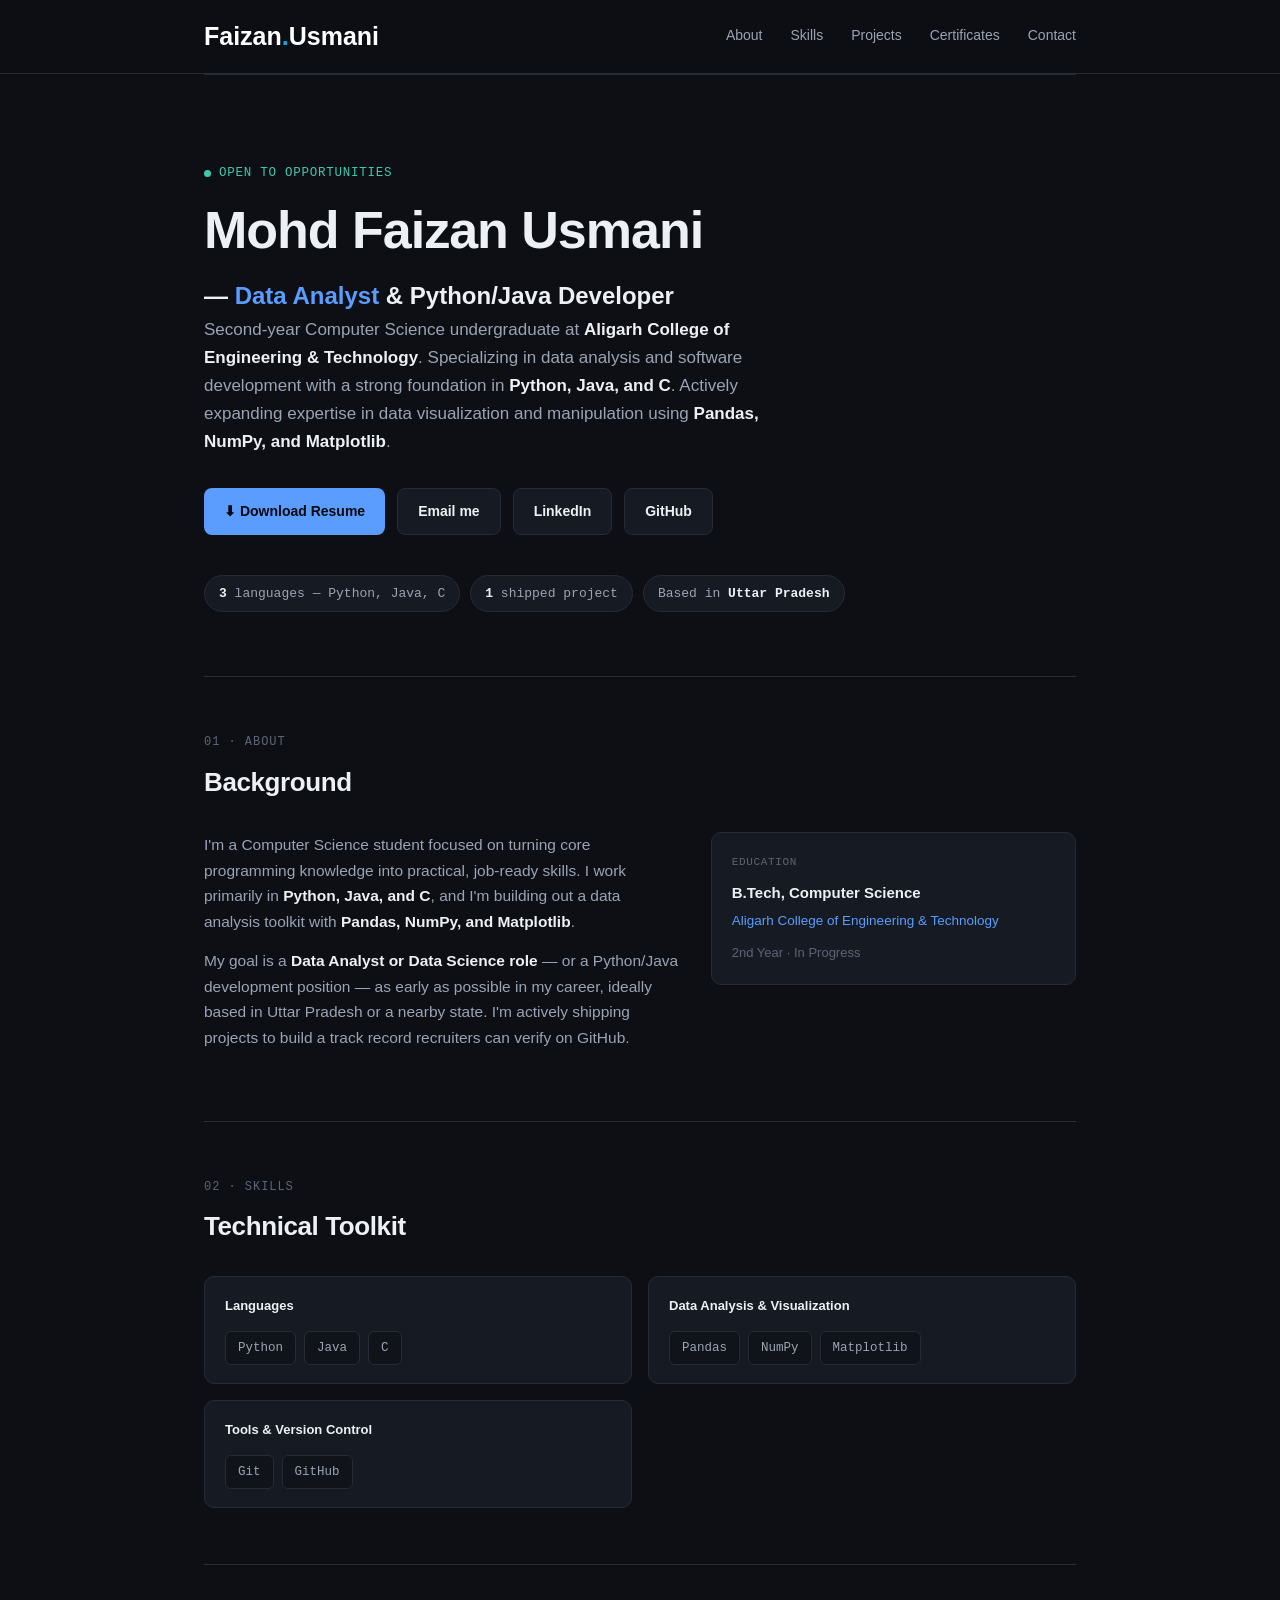
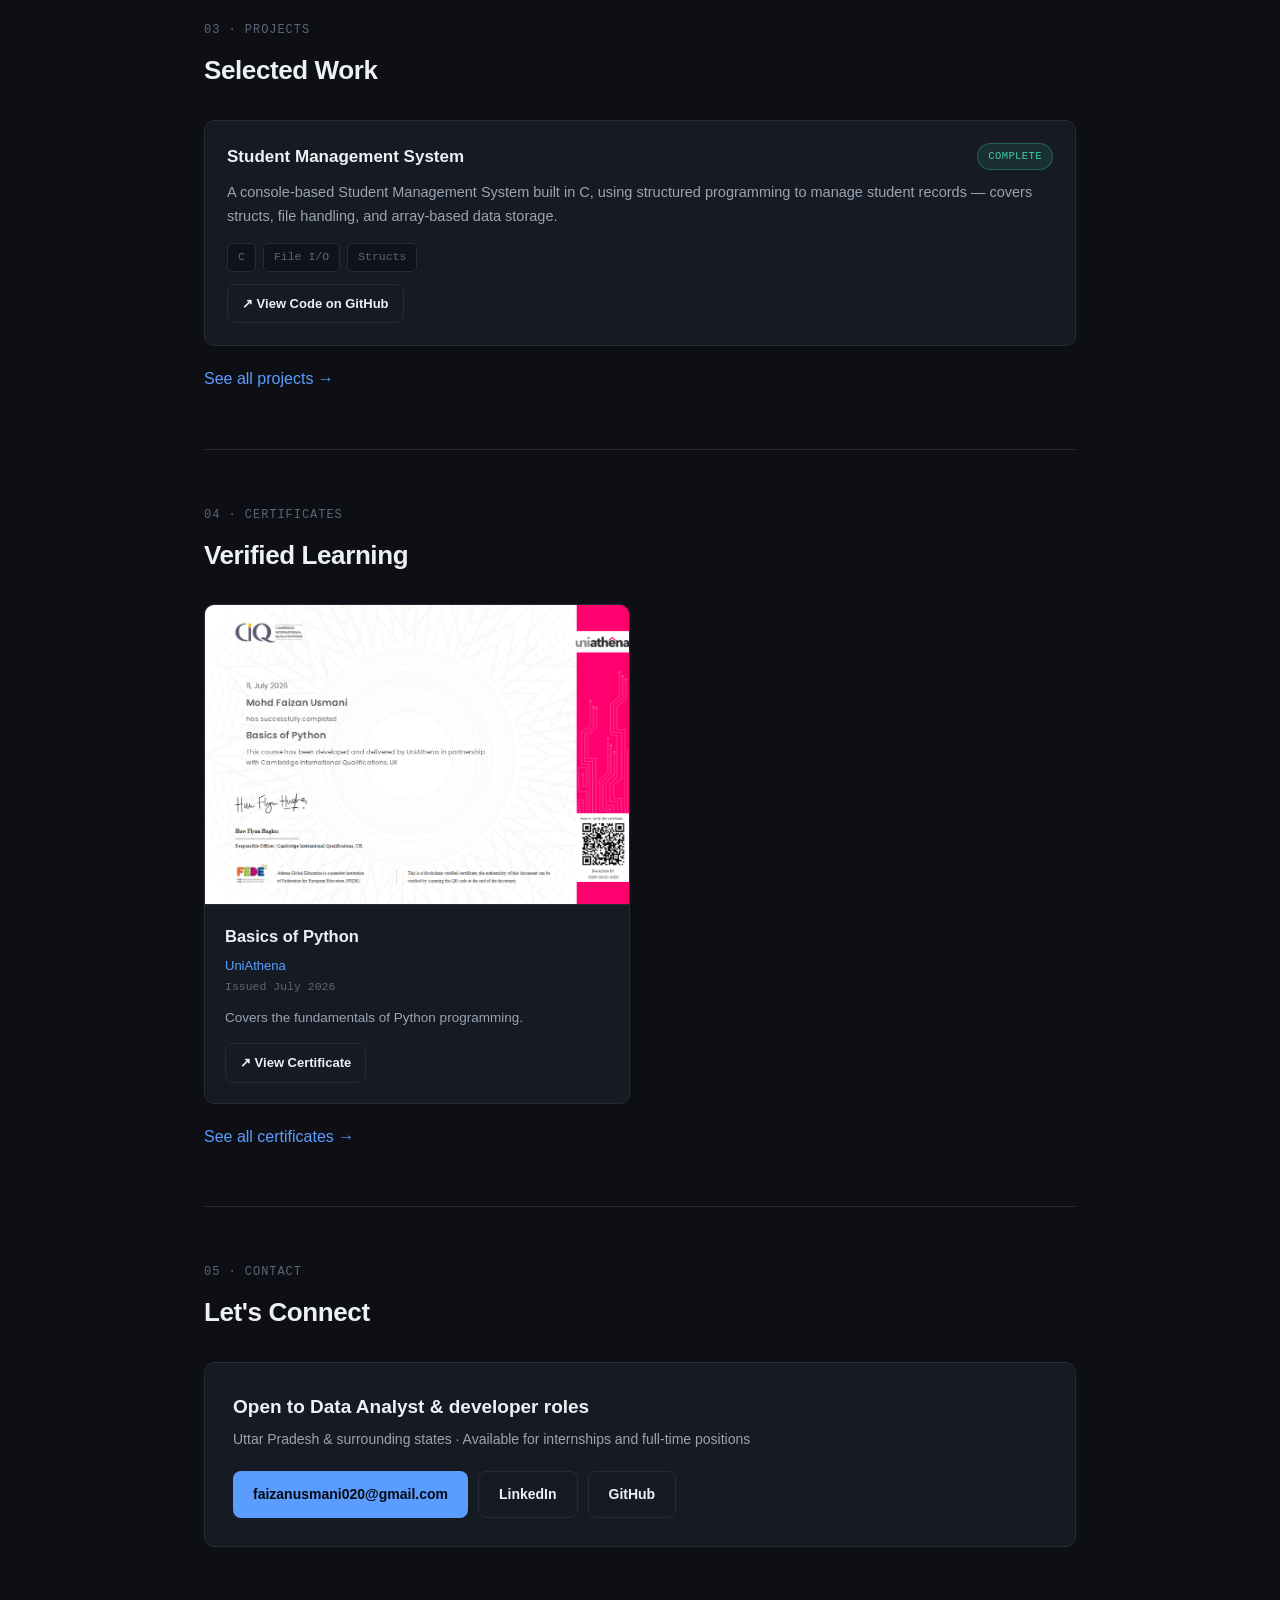
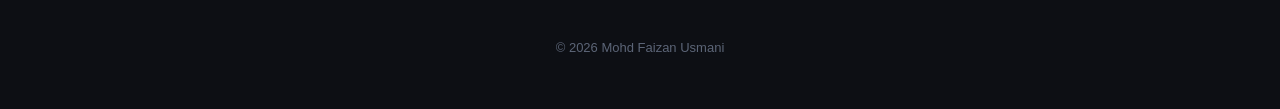
==== commit bdb0347a: "minor changes in hero" ====
--- a/index.html
+++ b/index.html
@@ -18,8 +18,13 @@
 
   <section class="hero">
     <div class="eyebrow hero-anim">Open to opportunities</div>
-    <h1 class="hero-anim">Mohd Faizan Usmani —<br><span class="accent">Data Analyst</span> &amp; Python/Java Developer</h1>
-    <p class="hero-sub hero-anim">2nd-year <strong>B.Tech Computer Science</strong> student at Aligarh College of Engineering &amp; Technology, building toward a career in data analysis and software development. Comfortable across <strong>Python, Java, and C</strong>, with a growing data toolkit in <strong>Pandas, NumPy, and Matplotlib</strong>.</p>
+    <h1 class="hero-anim">Mohd Faizan Usmani<br></h1>
+    <h2> —<span class="accent" style="color: #5b9dff;"> Data Analyst</span> &amp; Python/Java Developer</h2>
+    <p class="hero-sub hero-anim">
+      Second-year Computer Science undergraduate at <strong>Aligarh College of Engineering &amp; Technology</strong>.
+      Specializing in data analysis and software development with a strong foundation in <strong>Python, Java, and C</strong>.
+      Actively expanding expertise in data visualization and manipulation using <strong>Pandas, NumPy, and Matplotlib</strong>.
+    </p>
     <div class="hero-actions hero-anim">
       <a class="btn btn-primary" href="Faizan_Usmani_Resume.pdf" download>⬇ Download Resume</a>
       <a class="btn btn-secondary" href="mailto:faizanusmani020@gmail.com">Email me</a>
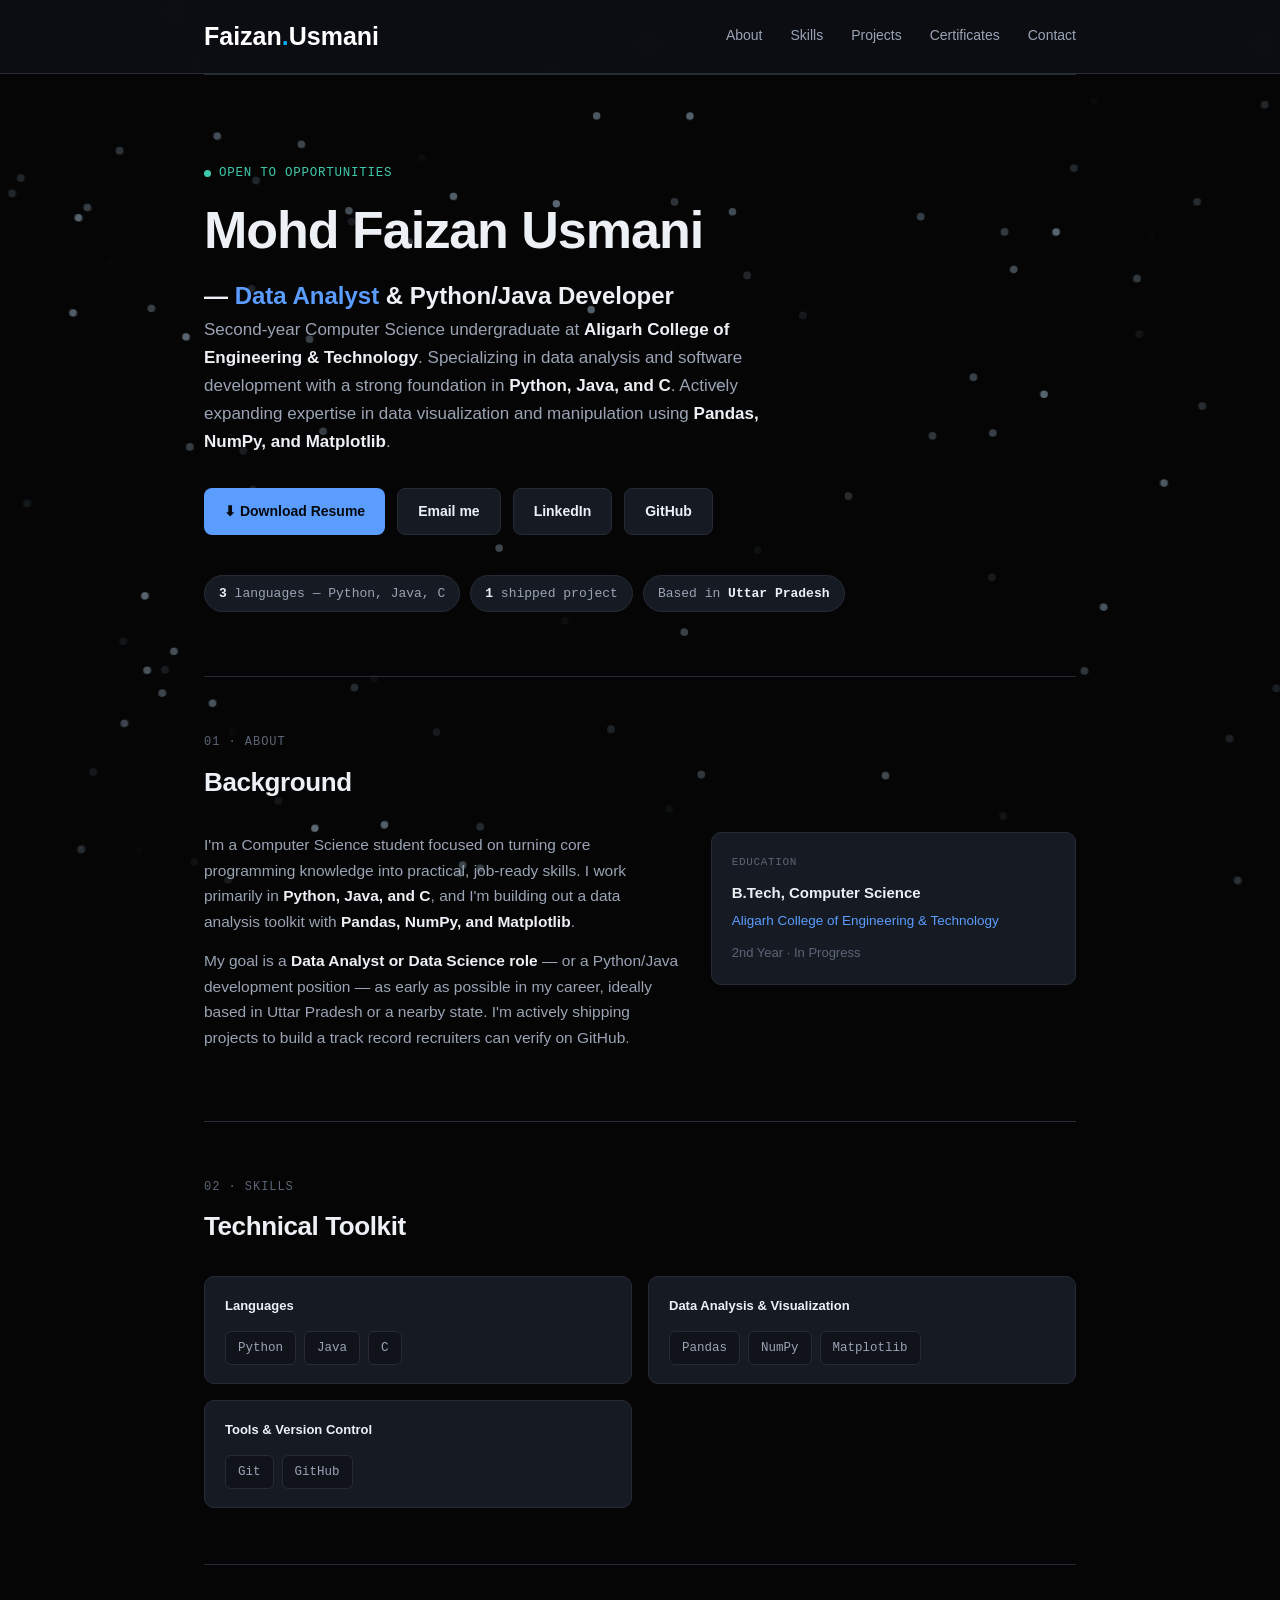
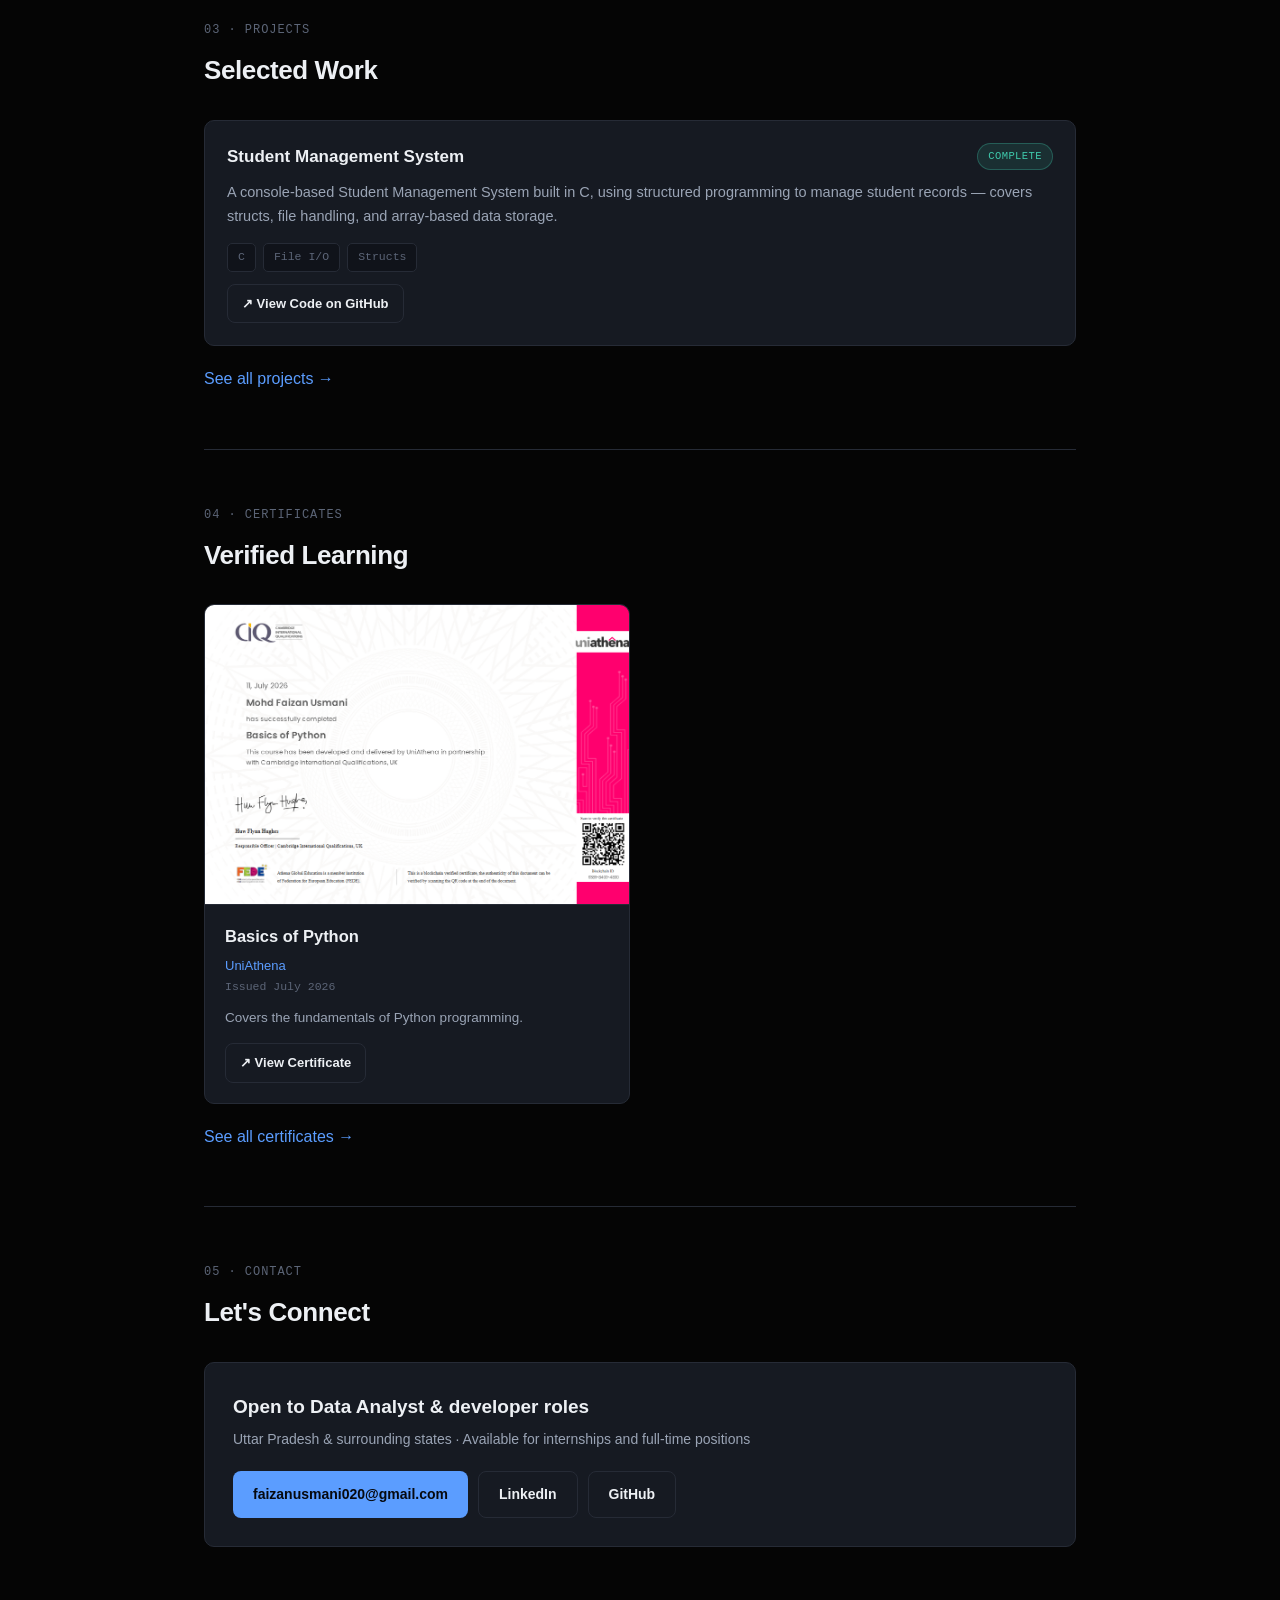
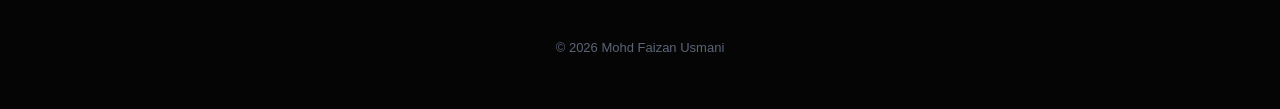
==== commit f383b515: "added bg effect and indentation, but other html files are bugged now" ====
--- a/index.html
+++ b/index.html
@@ -1,172 +1,213 @@
 <!DOCTYPE html>
 <html lang="en">
 <head>
-<meta charset="UTF-8">
-<meta name="viewport" content="width=device-width, initial-scale=1.0">
-<title>Mohd Faizan Usmani — Data Analyst / Python & Java Developer</title>
-<link rel="icon" type="image/svg+xml" href="favicon.svg">
-<link rel="stylesheet" href="css/common.css">
-<link rel="stylesheet" href="css/index.css">
-<link rel="stylesheet" href="css/index2.css">
-<link rel="stylesheet" href="css/certificate.css">
+    <meta charset="UTF-8">
+    <meta name="viewport" content="width=device-width, initial-scale=1.0">
+    <title>Mohd Faizan Usmani — Data Analyst / Python & Java Developer</title>
+    <link rel="icon" type="image/svg+xml" href="favicon.svg">
+    <link rel="stylesheet" href="css/common.css">
+    <link rel="stylesheet" href="css/index.css">
+    <link rel="stylesheet" href="css/index2.css">
+    <link rel="stylesheet" href="css/certificate.css">
+
+    <style>
+        body {
+            margin: 0;
+            padding: 0;
+            background-color: #050505;
+            overflow-x: hidden;
+        }
+
+        #bg-canvas {
+            position: fixed;
+            top: 0;
+            left: 0;
+            width: 100%;
+            height: 100%;
+            z-index: -1; /* Ensures canvas stays behind content */
+            pointer-events: none; /* Allows clicks to pass through to buttons/links */
+        }
+
+        #content {
+            position: relative;
+            z-index: 1;
+        }
+    </style>
 </head>
 <body>
 
-<div id="site-header"></div>
-
-<main class="wrap">
-
-  <section class="hero">
-    <div class="eyebrow hero-anim">Open to opportunities</div>
-    <h1 class="hero-anim">Mohd Faizan Usmani<br></h1>
-    <h2> —<span class="accent" style="color: #5b9dff;"> Data Analyst</span> &amp; Python/Java Developer</h2>
-    <p class="hero-sub hero-anim">
-      Second-year Computer Science undergraduate at <strong>Aligarh College of Engineering &amp; Technology</strong>.
-      Specializing in data analysis and software development with a strong foundation in <strong>Python, Java, and C</strong>.
-      Actively expanding expertise in data visualization and manipulation using <strong>Pandas, NumPy, and Matplotlib</strong>.
-    </p>
-    <div class="hero-actions hero-anim">
-      <a class="btn btn-primary" href="Faizan_Usmani_Resume.pdf" download>⬇ Download Resume</a>
-      <a class="btn btn-secondary" href="mailto:faizanusmani020@gmail.com">Email me</a>
-      <a class="btn btn-secondary" href="https://in.linkedin.com/in/faizanusm" target="_blank" rel="noopener">LinkedIn</a>
-      <a class="btn btn-secondary" href="https://github.com/faizanusmani20" target="_blank" rel="noopener">GitHub</a>
+    <canvas id="bg-canvas"></canvas>
+
+    <div id="content">
+        <div id="site-header"></div>
+
+        <main class="wrap">
+            <!-- Hero Section -->
+            <section class="hero">
+                <div class="eyebrow hero-anim">Open to opportunities</div>
+                <h1 class="hero-anim">Mohd Faizan Usmani<br></h1>
+                <h2> —<span class="accent" style="color: #5b9dff;"> Data Analyst</span> &amp; Python/Java Developer</h2>
+                <p class="hero-sub hero-anim">
+                    Second-year Computer Science undergraduate at <strong>Aligarh College of Engineering &amp; Technology</strong>.
+                    Specializing in data analysis and software development with a strong foundation in <strong>Python, Java, and C</strong>.
+                    Actively expanding expertise in data visualization and manipulation using <strong>Pandas, NumPy, and Matplotlib</strong>.
+                </p>
+                <div class="hero-actions hero-anim">
+                    <a class="btn btn-primary" href="Faizan_Usmani_Resume.pdf" download>⬇ Download Resume</a>
+                    <a class="btn btn-secondary" href="mailto:faizanusmani020@gmail.com">Email me</a>
+                    <a class="btn btn-secondary" href="https://in.linkedin.com/in/faizanusm" target="_blank" rel="noopener">LinkedIn</a>
+                    <a class="btn btn-secondary" href="https://github.com/faizanusmani20" target="_blank" rel="noopener">GitHub</a>
+                </div>
+                <div class="stat-strip hero-anim">
+                    <span class="stat-pill"><b>3</b> languages — Python, Java, C</span>
+                    <span class="stat-pill"><b>1</b> shipped project</span>
+                    <span class="stat-pill">Based in <b>Uttar Pradesh</b></span>
+                </div>
+            </section>
+
+            <!-- About Section -->
+            <section id="about" class="reveal">
+                <div class="section-head">
+                    <div class="section-eyebrow">01 · About</div>
+                    <h2 class="section-title">Background</h2>
+                </div>
+                <div class="about-grid">
+                    <div class="about-body">
+                        <p>I'm a Computer Science student focused on turning core programming knowledge into practical, job-ready skills. I work primarily in <strong>Python, Java, and C</strong>, and I'm building out a data analysis toolkit with <strong>Pandas, NumPy, and Matplotlib</strong>.</p>
+                        <p>My goal is a <strong>Data Analyst or Data Science role</strong> — or a Python/Java development position — as early as possible in my career, ideally based in Uttar Pradesh or a nearby state. I'm actively shipping projects to build a track record recruiters can verify on GitHub.</p>
+                    </div>
+                    <div class="edu-card">
+                        <div class="eyebrow2">Education</div>
+                        <div class="degree">B.Tech, Computer Science</div>
+                        <div class="school">Aligarh College of Engineering &amp; Technology</div>
+                        <div class="meta">2nd Year · In Progress</div>
+                    </div>
+                </div>
+            </section>
+
+            <!-- Skills Section -->
+            <section id="skills" class="reveal">
+                <div class="section-head">
+                    <div class="section-eyebrow">02 · Skills</div>
+                    <h2 class="section-title">Technical Toolkit</h2>
+                </div>
+                <div class="skill-groups">
+                    <div class="skill-group stagger">
+                        <div class="label">Languages</div>
+                        <div class="pill-row">
+                            <span class="pill">Python</span>
+                            <span class="pill">Java</span>
+                            <span class="pill">C</span>
+                        </div>
+                    </div>
+                    <div class="skill-group stagger">
+                        <div class="label">Data Analysis &amp; Visualization</div>
+                        <div class="pill-row">
+                            <span class="pill">Pandas</span>
+                            <span class="pill">NumPy</span>
+                            <span class="pill">Matplotlib</span>
+                        </div>
+                    </div>
+                    <div class="skill-group stagger">
+                        <div class="label">Tools &amp; Version Control</div>
+                        <div class="pill-row">
+                            <span class="pill">Git</span>
+                            <span class="pill">GitHub</span>
+                        </div>
+                    </div>
+                </div>
+            </section>
+
+            <!-- Projects Section -->
+            <section id="projects" class="reveal">
+                <div class="section-head">
+                    <div class="section-eyebrow">03 · Projects</div>
+                    <h2 class="section-title">Selected Work</h2>
+                </div>
+                <div class="proj-grid">
+                    <div class="proj-card stagger">
+                        <div class="proj-top">
+                            <div class="proj-name">Student Management System</div>
+                            <span class="status-badge status-live">Complete</span>
+                        </div>
+                        <div class="proj-desc">A console-based Student Management System built in C, using structured programming to manage student records — covers structs, file handling, and array-based data storage.</div>
+                        <div class="tech-tags">
+                            <span class="tech-tag">C</span>
+                            <span class="tech-tag">File I/O</span>
+                            <span class="tech-tag">Structs</span>
+                        </div>
+                        <a class="btn btn-secondary" style="font-size:13px;padding:8px 14px;" href="https://github.com/faizanusmani20" target="_blank" rel="noopener">↗ View Code on GitHub</a>
+                    </div>
+                </div>
+                <p style="margin-top:20px;"><a href="projects.html">See all projects →</a></p>
+            </section>
+
+            <!-- Certificates Section -->
+            <section id="certificates" class="reveal">
+                <div class="section-head">
+                    <div class="section-eyebrow">04 · Certificates</div>
+                    <h2 class="section-title">Verified Learning</h2>
+                </div>
+                <div class="cert-grid">
+                    <div class="cert-card stagger">
+                        <div class="cert-img-wrap">
+                            <img src="images/certificates/Basics of Python.png" alt="Basics of Python certificate">
+                        </div>
+                        <div class="cert-body">
+                            <div class="cert-name">Basics of Python</div>
+                            <div class="cert-issuer">UniAthena</div>
+                            <div class="cert-date">Issued July 2026</div>
+                            <div class="cert-desc">Covers the fundamentals of Python programming.</div>
+                            <div class="cert-actions">
+                                <a class="btn btn-secondary" style="font-size:13px;padding:8px 14px;" href="images/certificates/Basics of Python.svg" target="_blank" rel="noopener">↗ View Certificate</a>
+                            </div>
+                        </div>
+                    </div>
+                </div>
+                <p style="margin-top:20px;"><a href="certificate.html">See all certificates →</a></p>
+            </section>
+
+            <!-- Contact Section -->
+            <section id="contact" class="reveal">
+                <div class="section-head">
+                    <div class="section-eyebrow">05 · Contact</div>
+                    <h2 class="section-title">Let's Connect</h2>
+                </div>
+                <div class="contact-card">
+                    <div class="contact-text">
+                        <h3>Open to Data Analyst &amp; developer roles</h3>
+                        <p>Uttar Pradesh &amp; surrounding states · Available for internships and full-time positions</p>
+                    </div>
+                    <div class="contact-links">
+                        <a class="btn btn-primary" href="mailto:faizanusmani020@gmail.com">faizanusmani020@gmail.com</a>
+                        <a class="btn btn-secondary" href="https://in.linkedin.com/in/faizanusm" target="_blank" rel="noopener">LinkedIn</a>
+                        <a class="btn btn-secondary" href="https://github.com/faizanusmani20" target="_blank" rel="noopener">GitHub</a>
+                    </div>
+                </div>
+            </section>
+        </main>
+
+        <footer>© 2026 Mohd Faizan Usmani</footer>
     </div>
-    <div class="stat-strip hero-anim">
-      <span class="stat-pill"><b>3</b> languages — Python, Java, C</span>
-      <span class="stat-pill"><b>1</b> shipped project</span>
-      <span class="stat-pill">Based in <b>Uttar Pradesh</b></span>
-    </div>
-  </section>
-
-  <section id="about" class="reveal">
-    <div class="section-head">
-      <div class="section-eyebrow">01 · About</div>
-      <h2 class="section-title">Background</h2>
-    </div>
-    <div class="about-grid">
-      <div class="about-body">
-        <p>I'm a Computer Science student focused on turning core programming knowledge into practical, job-ready skills. I work primarily in <strong>Python, Java, and C</strong>, and I'm building out a data analysis toolkit with <strong>Pandas, NumPy, and Matplotlib</strong>.</p>
-        <p>My goal is a <strong>Data Analyst or Data Science role</strong> — or a Python/Java development position — as early as possible in my career, ideally based in Uttar Pradesh or a nearby state. I'm actively shipping projects to build a track record recruiters can verify on GitHub.</p>
-      </div>
-      <div class="edu-card">
-        <div class="eyebrow2">Education</div>
-        <div class="degree">B.Tech, Computer Science</div>
-        <div class="school">Aligarh College of Engineering &amp; Technology</div>
-        <div class="meta">2nd Year · In Progress</div>
-      </div>
-    </div>
-  </section>
-
-  <section id="skills" class="reveal">
-    <div class="section-head">
-      <div class="section-eyebrow">02 · Skills</div>
-      <h2 class="section-title">Technical Toolkit</h2>
-    </div>
-    <div class="skill-groups">
-      <div class="skill-group stagger">
-        <div class="label">Languages</div>
-        <div class="pill-row">
-          <span class="pill">Python</span>
-          <span class="pill">Java</span>
-          <span class="pill">C</span>
-
-        </div>
-      </div>
-      <div class="skill-group stagger">
-        <div class="label">Data Analysis &amp; Visualization</div>
-        <div class="pill-row">
-          <span class="pill">Pandas</span>
-          <span class="pill">NumPy</span>
-          <span class="pill">Matplotlib</span>
-        </div>
-      </div>
-      <div class="skill-group stagger">
-        <div class="label">Tools &amp; Version Control</div>
-        <div class="pill-row">
-          <span class="pill">Git</span>
-          <span class="pill">GitHub</span>
-        </div>
-      </div>
-    </div>
-  </section>
-
-  <section id="projects" class="reveal">
-    <div class="section-head">
-      <div class="section-eyebrow">03 · Projects</div>
-      <h2 class="section-title">Selected Work</h2>
-    </div>
-    <div class="proj-grid">
-      <div class="proj-card stagger">
-        <div class="proj-top">
-          <div class="proj-name">Student Management System</div>
-          <span class="status-badge status-live">Complete</span>
-        </div>
-        <div class="proj-desc">A console-based Student Management System built in C, using structured programming to manage student records — covers structs, file handling, and array-based data storage.</div>
-        <div class="tech-tags"><span class="tech-tag">C</span><span class="tech-tag">File I/O</span><span class="tech-tag">Structs</span></div>
-        <a class="btn btn-secondary" style="font-size:13px;padding:8px 14px;" href="https://github.com/faizanusmani20" target="_blank" rel="noopener">↗ View Code on GitHub</a>
-      </div>
-    </div>
-    <p style="margin-top:20px;"><a href="projects.html">See all projects →</a></p>
-  </section>
-
-  <section id="certificates" class="reveal">
-    <div class="section-head">
-      <div class="section-eyebrow">04 · Certificates</div>
-      <h2 class="section-title">Verified Learning</h2>
-    </div>
-    <div class="cert-grid">
-      <div class="cert-card stagger">
-        <div class="cert-img-wrap">
-          <img src="images/certificates/Basics of Python.png" alt="Basics of Python certificate">
-        </div>
-        <div class="cert-body">
-          <div class="cert-name">Basics of Python</div>
-          <div class="cert-issuer">UniAthena</div>
-          <div class="cert-date">Issued July 2026</div>
-          <div class="cert-desc">Covers the fundamentals of Python programming.</div>
-          <div class="cert-actions">
-            <a class="btn btn-secondary" style="font-size:13px;padding:8px 14px;" href="images/certificates/Basics of Python.svg" target="_blank" rel="noopener">↗ View Certificate</a>
-          </div>
-        </div>
-      </div>
-    </div>
-    <p style="margin-top:20px;"><a href="certificate.html">See all certificates →</a></p>
-  </section>
-
-  <section id="contact" class="reveal">
-    <div class="section-head">
-      <div class="section-eyebrow">05 · Contact</div>
-      <h2 class="section-title">Let's Connect</h2>
-    </div>
-    <div class="contact-card">
-      <div class="contact-text">
-        <h3>Open to Data Analyst &amp; developer roles</h3>
-        <p>Uttar Pradesh &amp; surrounding states · Available for internships and full-time positions</p>
-      </div>
-      <div class="contact-links">
-        <a class="btn btn-primary" href="mailto:faizanusmani020@gmail.com">faizanusmani020@gmail.com</a>
-        <a class="btn btn-secondary" href="https://in.linkedin.com/in/faizanusm" target="_blank" rel="noopener">LinkedIn</a>
-        <a class="btn btn-secondary" href="https://github.com/faizanusmani20" target="_blank" rel="noopener">GitHub</a>
-      </div>
-    </div>
-  </section>
-
-</main>
-
-<footer>© 2026 Mohd Faizan Usmani</footer>
-
-<script src="common.js"></script>
-<script>
-  const revealEls = document.querySelectorAll('.reveal, .stagger');
-  const io = new IntersectionObserver((entries) => {
-    entries.forEach(entry => {
-      if(entry.isIntersecting){
-        entry.target.classList.add('in-view');
-        io.unobserve(entry.target);
-      }
-    });
-  }, { threshold: 0.15, rootMargin: '0px 0px -40px 0px' });
-  revealEls.forEach(el => io.observe(el));
-</script>
+
+    <!-- Scripts -->
+    <script src="common.js"></script>
+
+    <script>
+        // Intersection Observer for scroll animations
+        const revealEls = document.querySelectorAll('.reveal, .stagger');
+        const io = new IntersectionObserver((entries) => {
+            entries.forEach(entry => {
+                if (entry.isIntersecting) {
+                    entry.target.classList.add('in-view');
+                    io.unobserve(entry.target);
+                }
+            });
+        }, { threshold: 0.15, rootMargin: '0px 0px -40px 0px' });
+
+        revealEls.forEach(el => io.observe(el));
+    </script>
+
+    <script src="script.js"></script>
 </body>
 </html>
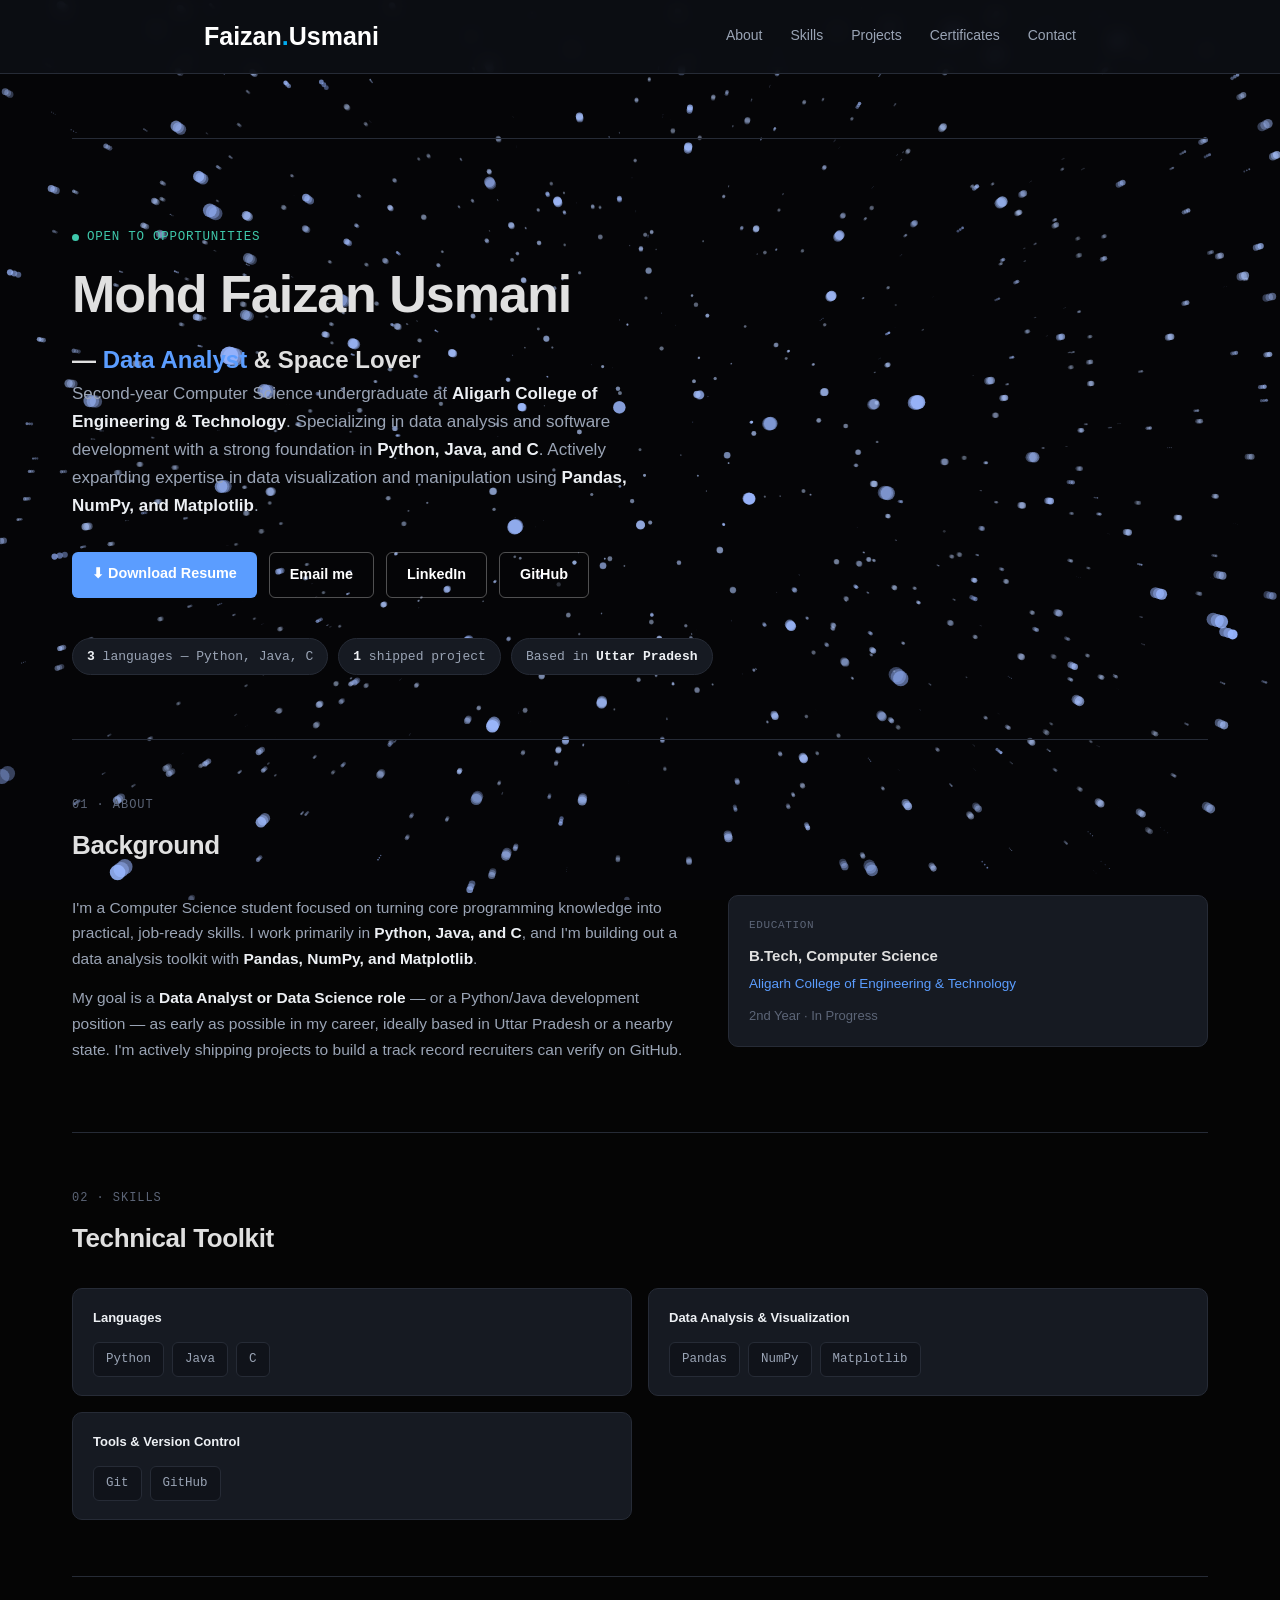
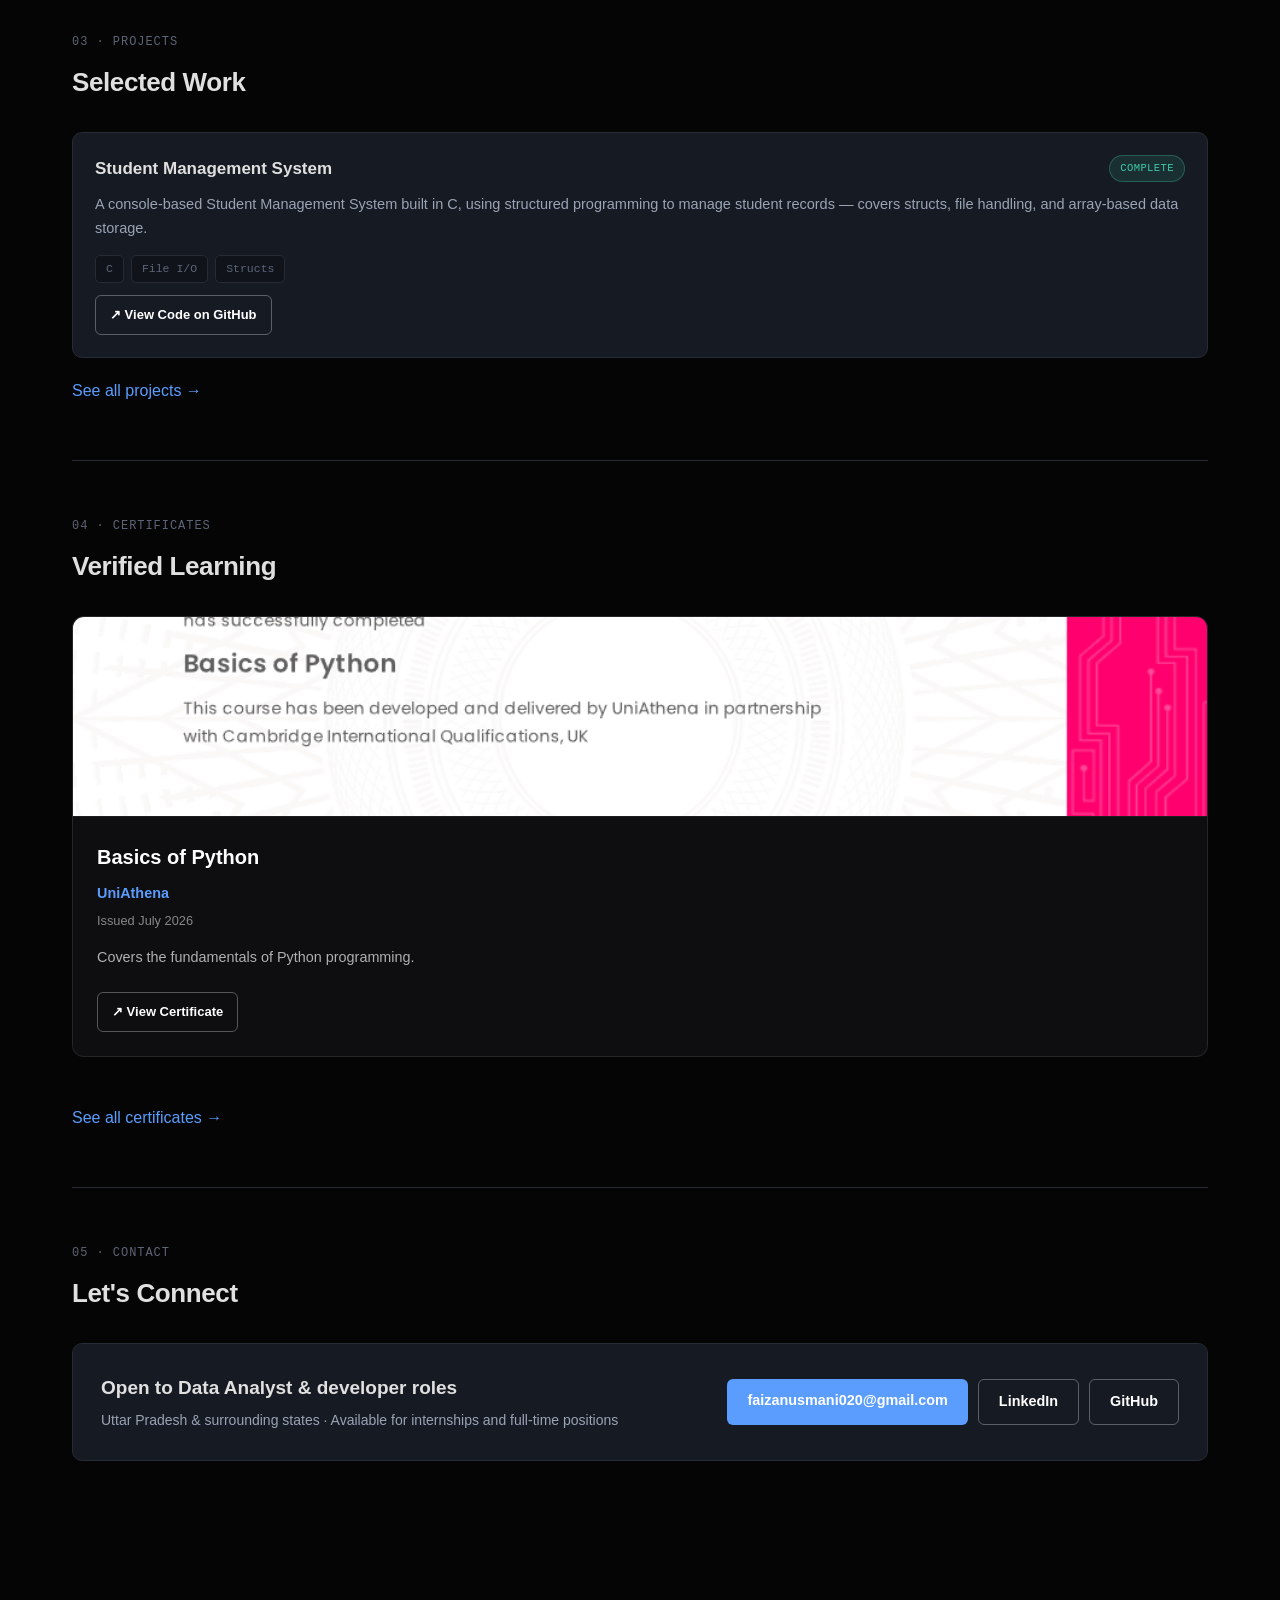
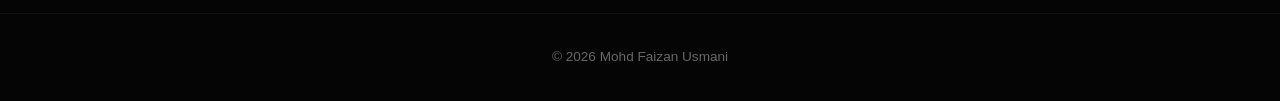
==== commit f8cd09e5: "added trailing effect" ====
--- a/index.html
+++ b/index.html
@@ -46,7 +46,7 @@
             <section class="hero">
                 <div class="eyebrow hero-anim">Open to opportunities</div>
                 <h1 class="hero-anim">Mohd Faizan Usmani<br></h1>
-                <h2> —<span class="accent" style="color: #5b9dff;"> Data Analyst</span> &amp; Python/Java Developer</h2>
+                <h2> —<span class="accent" style="color: #5b9dff;"> Data Analyst</span> &amp; Space Lover</h2>
                 <p class="hero-sub hero-anim">
                     Second-year Computer Science undergraduate at <strong>Aligarh College of Engineering &amp; Technology</strong>.
                     Specializing in data analysis and software development with a strong foundation in <strong>Python, Java, and C</strong>.
--- a/css/common.css
+++ b/css/common.css
@@ -22,7 +22,7 @@
   /* Nav */
   header.topbar{ position:sticky; top:0; z-index:50; background:rgba(13,15,20,0.9); backdrop-filter:blur(8px); border-bottom:1px solid var(--border); }
   .topbar-inner{ max-width:920px; margin:0 auto; padding:16px 24px; display:flex; align-items:center; justify-content:space-between; }
-  
+
   /* .logo{ font-family:var(--display); font-weight:700; font-size:20px; color:var(--text); letter-spacing:-0.2px;text-decoration: none; }
   .logo span{ color:var(--blue); }  */
 
@@ -59,9 +59,9 @@
 
 .logo:hover::after {
     width: 100%;
-} 
+}
 
-  
+
   nav.topnav{ display:flex; gap:28px; }
   nav.topnav a{ color:var(--text-dim); font-size:14px; font-weight:500; position:relative; padding-bottom:2px; }
   nav.topnav a:hover{ color:var(--text); text-decoration:none; }
@@ -102,7 +102,9 @@
     nav.topnav a{ padding:10px 0; font-size:15px; }
   }
 
-
+  a {
+    text-decoration: none;
+  }
 
 
                                                              /* This css section for Page transition Animation */
@@ -141,4 +143,4 @@
   from {
     translate: 100vw;
   }
-}+}
--- a/css/certificate.css
+++ b/css/certificate.css
@@ -1,80 +1,242 @@
-/* Certificate Grid */
-.cert-grid{
-    display:grid;
-    grid-template-columns:repeat(2,1fr);
-    gap:20px;
-}
-@media (max-width:700px){
-    .cert-grid{ grid-template-columns:1fr; }
-}
-
-.cert-card{
-    border:1px solid var(--border);
-    border-radius:10px;
-    background:var(--card);
-    overflow:hidden;
-    transition:border-color .15s ease, transform .15s ease;
-}
-.cert-card:hover{
-    border-color:#39424f;
-    transform:translateY(-2px);
-}
-
-.cert-img-wrap{
-    width:100%;
-    aspect-ratio: 4 / 2.83;
-    background:var(--bg-alt);
-    border-bottom:1px solid var(--border);
-    overflow:hidden;
-}
-.cert-img-wrap img{
-    width:100%;
-    height:100%;
-    object-fit:cover;
-    display:block;
-}
-
-.cert-body{
-    padding:18px 20px 20px;
-}
-
-.cert-name{
-    font-family:var(--display);
-    font-weight:600;
-    font-size:16.5px;
-    margin-bottom:4px;
-}
-
-.cert-issuer{
-    color:var(--blue);
-    font-size:13px;
-    margin-bottom:2px;
-}
-
-.cert-date{
-    font-family:var(--mono);
-    font-size:11.5px;
-    color:var(--text-faint);
-    margin-bottom:10px;
-}
-
-.cert-desc{
-    color:var(--text-dim);
-    font-size:13.5px;
-    margin-bottom:14px;
-}
-
-.cert-actions{
-    display:flex;
-    gap:10px;
-    flex-wrap:wrap;
-}
-
-.empty-state{
-    border:1px dashed var(--border);
-    border-radius:10px;
-    padding:40px 20px;
-    text-align:center;
-    color:var(--text-faint);
-    font-size:14px;
-}
+/* --- Global & Canvas Setup --- */
+body {
+    margin: 0;
+    padding: 0;
+    background-color: #050505;
+    color: #e0e0e0;
+    font-family: 'Segoe UI', Tahoma, Geneva, Verdana, sans-serif;
+    overflow-x: hidden;
+}
+
+#bg-canvas {
+    position: fixed;
+    top: 0;
+    left: 0;
+    width: 100%;
+    height: 100%;
+    z-index: -1;
+    pointer-events: none;
+}
+
+#site-header {
+    position: relative;
+    z-index: 10;
+}
+
+main.wrap {
+    max-width: 1200px;
+    margin: 0 auto;
+    padding: 4rem 2rem;
+    position: relative;
+    z-index: 1;
+}
+
+/* --- Page Header --- */
+.page-head {
+    margin-bottom: 4rem;
+    text-align: center;
+}
+
+.page-head .eyebrow {
+    font-size: 0.9rem;
+    text-transform: uppercase;
+    letter-spacing: 2px;
+    color: #5b9dff;
+    margin-bottom: 1rem;
+    font-weight: 600;
+}
+
+.page-head h1 {
+    font-size: 3rem;
+    margin: 0 0 1rem 0;
+    color: #ffffff;
+    letter-spacing: -1px;
+}
+
+.page-head p {
+    font-size: 1.1rem;
+    color: #a0a0a0;
+    max-width: 700px;
+    margin: 0 auto;
+    line-height: 1.6;
+}
+
+/* --- Certificate Grid --- */
+.cert-grid {
+    display: grid;
+    grid-template-columns: repeat(auto-fit, minmax(320px, 1fr));
+    gap: 2.5rem;
+    margin-bottom: 3rem;
+}
+
+/* --- Certificate Card --- */
+.cert-card {
+    background: rgba(20, 20, 25, 0.6);
+    border: 1px solid rgba(255, 255, 255, 0.1);
+    border-radius: 12px;
+    overflow: hidden;
+    transition: transform 0.3s ease, box-shadow 0.3s ease, border-color 0.3s ease;
+    display: flex;
+    flex-direction: column;
+    backdrop-filter: blur(10px);
+
+    /* Animation Initial State */
+    opacity: 0;
+    transform: translateY(30px);
+}
+
+.cert-card.in-view {
+    opacity: 1;
+    transform: translateY(0);
+}
+
+.cert-card:hover {
+    transform: translateY(-5px);
+    border-color: #5b9dff;
+    box-shadow: 0 10px 30px rgba(0, 0, 0, 0.5);
+}
+
+/* --- Image Wrapper --- */
+.cert-img-wrap {
+    width: 100%;
+    height: 200px; /* Fixed height for consistency */
+    background: #111;
+    display: flex;
+    align-items: center;
+    justify-content: center;
+    overflow: hidden;
+    border-bottom: 1px solid rgba(255, 255, 255, 0.05);
+}
+
+.cert-img-wrap img {
+    width: 100%;
+    height: 100%;
+    object-fit: cover; /* Ensures image fills the area without stretching */
+    transition: transform 0.5s ease;
+}
+
+.cert-card:hover .cert-img-wrap img {
+    transform: scale(1.05);
+}
+
+/* --- Card Body --- */
+.cert-body {
+    padding: 1.5rem;
+    flex-grow: 1;
+    display: flex;
+    flex-direction: column;
+}
+
+.cert-name {
+    font-size: 1.25rem;
+    font-weight: 700;
+    color: #fff;
+    margin-bottom: 0.5rem;
+}
+
+.cert-issuer {
+    font-size: 0.9rem;
+    color: #5b9dff;
+    margin-bottom: 0.25rem;
+    font-weight: 600;
+}
+
+.cert-date {
+    font-size: 0.8rem;
+    color: #888;
+    margin-bottom: 1rem;
+}
+
+.cert-desc {
+    font-size: 0.9rem;
+    color: #b0b0b0;
+    line-height: 1.5;
+    margin-bottom: 1.5rem;
+    flex-grow: 1;
+}
+
+.cert-actions {
+    margin-top: auto;
+}
+
+/* --- Buttons (Shared with projects.css but redefined for safety) --- */
+.btn {
+    display: inline-block;
+    padding: 10px 20px;
+    border-radius: 6px;
+    text-decoration: none;
+    font-weight: 600;
+    font-size: 0.9rem;
+    transition: all 0.2s ease;
+    cursor: pointer;
+    border: none;
+}
+
+.btn-primary {
+    background: #5b9dff;
+    color: #fff;
+}
+
+.btn-primary:hover {
+    background: #4a8bc9;
+    transform: translateY(-1px);
+}
+
+.btn-secondary {
+    background: transparent;
+    color: #fff;
+    border: 1px solid rgba(255, 255, 255, 0.3);
+}
+
+.btn-secondary:hover {
+    border-color: #fff;
+    background: rgba(255, 255, 255, 0.1);
+}
+
+.btn-code {
+    background: transparent;
+    color: #5b9dff;
+    border: 1px solid #5b9dff;
+    font-size: 0.85rem;
+    padding: 8px 16px;
+}
+
+.btn-code:hover {
+    background: rgba(91, 157, 255, 0.1);
+}
+
+/* --- Footer & Back Link --- */
+.back-cta {
+    text-align: center;
+    margin-top: 3rem;
+}
+
+.back-cta a {
+    color: #888;
+    text-decoration: none;
+    font-size: 0.9rem;
+    transition: color 0.2s;
+}
+
+.back-cta a:hover {
+    color: #fff;
+}
+
+footer {
+    text-align: center;
+    padding: 2rem;
+    color: #666;
+    font-size: 0.85rem;
+    border-top: 1px solid rgba(255, 255, 255, 0.05);
+    margin-top: 2rem;
+}
+
+/* --- Responsive --- */
+@media (max-width: 768px) {
+    .page-head h1 {
+        font-size: 2.2rem;
+    }
+    .cert-grid {
+        grid-template-columns: 1fr;
+    }
+}
